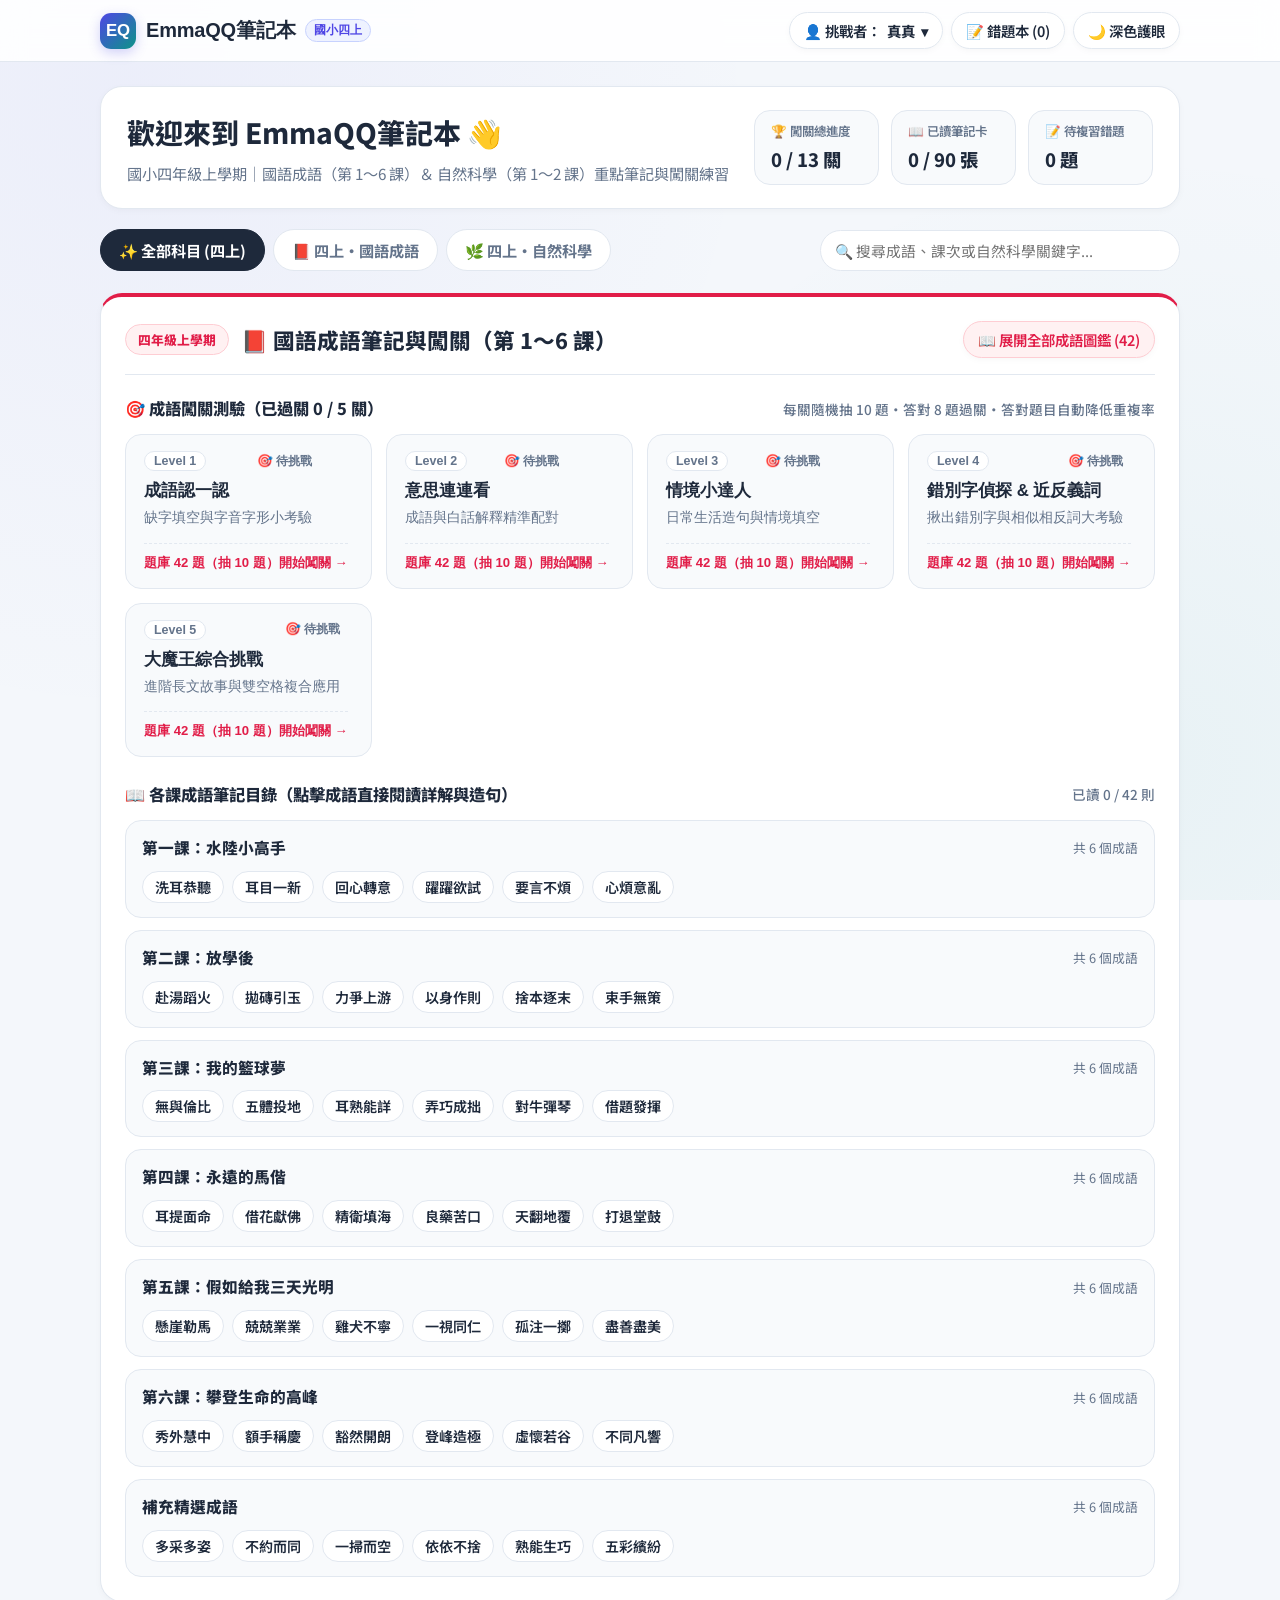
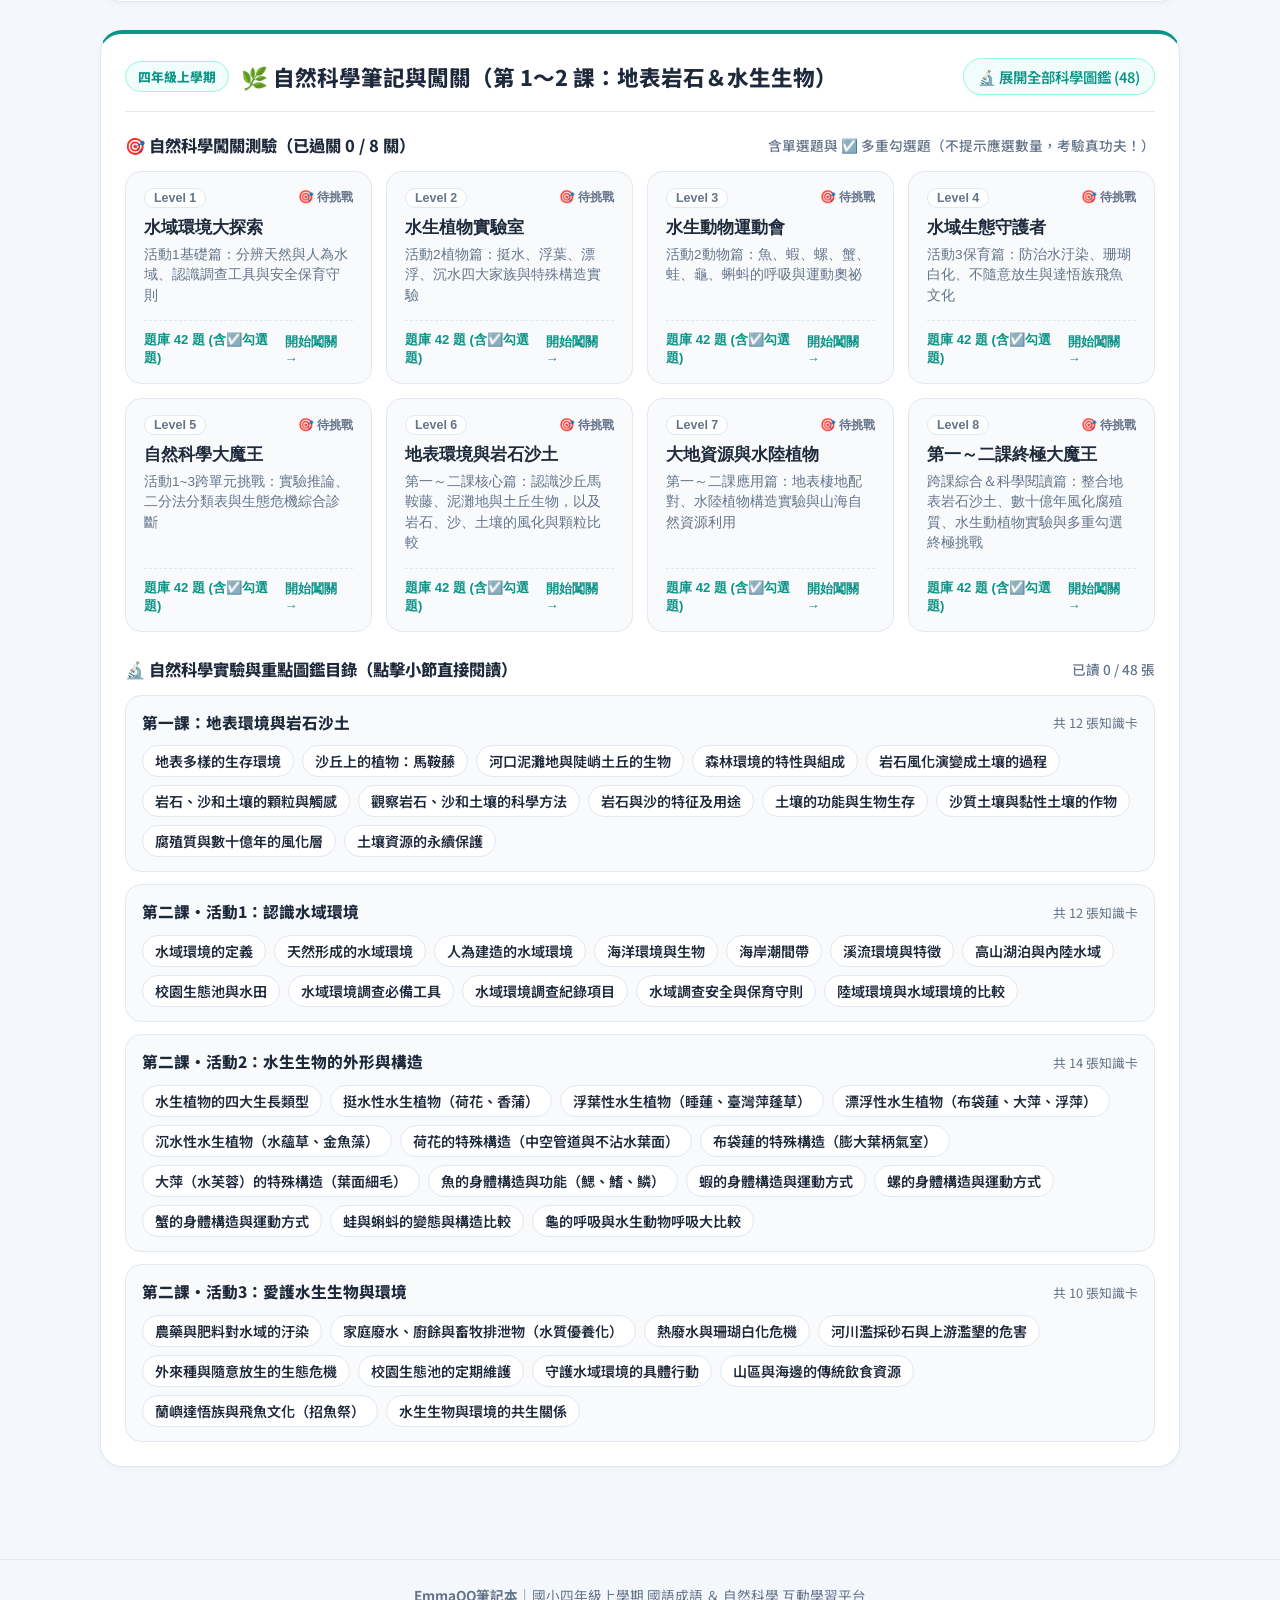
==== index.html @ 109a8f57 "Initial release of EmmaQQ筆記本 (Elementary_game): 四上國語成語 & 自然科學" ====
<!doctype html>
<html lang="zh-Hant">
<head>
  <meta charset="utf-8">
  <meta name="viewport" content="width=device-width, initial-scale=1, viewport-fit=cover">
  <title>EmmaQQ筆記本｜國小四上 國語成語＆自然科學</title>
  <meta name="description" content="EmmaQQ筆記本：國小四年級上學期「國語成語（第1~6課）」與「自然科學（第1~2課）」重點圖鑑筆記、互動闖關練習與專屬錯題本。">
  <link rel="preconnect" href="https://fonts.googleapis.com">
  <link rel="preconnect" href="https://fonts.gstatic.com" crossorigin>
  <link rel="stylesheet" href="https://fonts.googleapis.com/css2?family=Noto+Sans+TC:wght@400;500;600;700;800;900&display=swap">
  <link rel="stylesheet" href="assets/css/style.css">
</head>
<body data-default-subj="all">
  <div id="topbar-root"></div>
  <main class="main-wrap" id="app-root"></main>
  <footer class="site-footer">
    <div><b>EmmaQQ筆記本</b>｜國小四年級上學期 國語成語 ＆ 自然科學 互動學習平台</div>
  </footer>

  <script src="game_data.js"></script>
  <script src="science_game_data.js"></script>
  <script src="assets/js/app.js"></script>
</body>
</html>
---- assets/css/style.css ----
/* ==========================================================================
   EmmaQQ筆記本 (Elementary_game) — 清新現代圓潤卡片風 UI/UX 樣式表
   支援：淺色模式 (預設) / 深色護眼模式 / 響應式行動排版 / A4 榮譽證書列印
   ========================================================================== */

:root {
  --bg: #f4f7fb;
  --bg-accent-1: rgba(79, 70, 229, 0.05);
  --bg-accent-2: rgba(13, 148, 136, 0.05);
  --surface: #ffffff;
  --surface-2: #f8fafc;
  --surface-hover: #f1f5f9;
  --text: #1e293b;
  --text-soft: #64748b;
  --text-muted: #94a3b8;
  --border: #e2e8f0;
  --border-strong: #cbd5e1;

  /* 品牌與科目代表色 */
  --primary: #4f46e5;
  --primary-soft: #eef2ff;
  --primary-border: #c7d2fe;

  /* 四上國語成語：珊瑚玫瑰色系 */
  --idiom: #e11d48;
  --idiom-soft: #fff1f2;
  --idiom-border: #fecdd3;

  /* 四上自然科學：翠綠海洋色系 */
  --sci: #0d9488;
  --sci-soft: #f0fdfa;
  --sci-border: #99f6e4;

  /* 狀態色 */
  --ok: #16a34a;
  --ok-soft: #f0fdf4;
  --ok-border: #bbf7d0;
  --warn: #d97706;
  --warn-soft: #fffbeb;
  --warn-border: #fde68a;
  --bad: #dc2626;
  --bad-soft: #fef2f2;
  --bad-border: #fecaca;

  --shadow-sm: 0 2px 8px -2px rgba(15, 23, 42, 0.05);
  --shadow-md: 0 8px 24px -6px rgba(15, 23, 42, 0.08);
  --shadow-lg: 0 16px 36px -8px rgba(15, 23, 42, 0.12);
  --radius-sm: 10px;
  --radius-md: 16px;
  --radius-lg: 22px;

  --font-sans: "Noto Sans TC", "PingFang TC", "Microsoft JhengHei", -apple-system, BlinkMacSystemFont, sans-serif;
  color-scheme: light;
}

:root[data-theme="dark"] {
  --bg: #0f172a;
  --bg-accent-1: rgba(99, 102, 241, 0.08);
  --bg-accent-2: rgba(20, 184, 166, 0.07);
  --surface: #1e293b;
  --surface-2: #0f172a;
  --surface-hover: #334155;
  --text: #f1f5f9;
  --text-soft: #94a3b8;
  --text-muted: #64748b;
  --border: #334155;
  --border-strong: #475569;

  --primary: #818cf8;
  --primary-soft: rgba(99, 102, 241, 0.16);
  --primary-border: rgba(129, 140, 248, 0.35);

  --idiom: #fb7185;
  --idiom-soft: rgba(244, 63, 94, 0.15);
  --idiom-border: rgba(251, 113, 133, 0.35);

  --sci: #2dd4bf;
  --sci-soft: rgba(20, 184, 166, 0.15);
  --sci-border: rgba(45, 212, 191, 0.35);

  --ok: #4ade80;
  --ok-soft: rgba(34, 197, 94, 0.14);
  --ok-border: rgba(74, 222, 128, 0.35);
  --warn: #fbbf24;
  --warn-soft: rgba(245, 158, 11, 0.14);
  --warn-border: rgba(251, 191, 36, 0.35);
  --bad: #f87171;
  --bad-soft: rgba(239, 68, 68, 0.14);
  --bad-border: rgba(248, 113, 113, 0.35);

  --shadow-sm: 0 2px 8px -2px rgba(0, 0, 0, 0.35);
  --shadow-md: 0 8px 24px -6px rgba(0, 0, 0, 0.45);
  --shadow-lg: 0 16px 36px -8px rgba(0, 0, 0, 0.6);
  color-scheme: dark;
}

* {
  box-sizing: border-box;
}

html {
  scroll-behavior: smooth;
}

body {
  margin: 0;
  min-height: 100vh;
  display: flex;
  flex-direction: column;
  font-family: var(--font-sans);
  background-color: var(--bg);
  background-image:
    radial-gradient(circle at 10% 10%, var(--bg-accent-1) 0%, transparent 45%),
    radial-gradient(circle at 90% 85%, var(--bg-accent-2) 0%, transparent 45%);
  background-attachment: fixed;
  color: var(--text);
  line-height: 1.65;
  -webkit-font-smoothing: antialiased;
}

/* ==========================================================================
   頂部導覽列 (.topbar)
   ========================================================================== */
.topbar-wrap {
  position: sticky;
  top: 0;
  z-index: 50;
  background: color-mix(in srgb, var(--surface) 88%, transparent);
  backdrop-filter: blur(12px);
  -webkit-backdrop-filter: blur(12px);
  border-bottom: 1px solid var(--border);
}

.topbar {
  max-width: 1120px;
  margin: 0 auto;
  padding: 12px 20px;
  display: flex;
  align-items: center;
  justify-content: space-between;
  gap: 12px;
  flex-wrap: wrap;
}

.brand {
  display: inline-flex;
  align-items: center;
  gap: 10px;
  text-decoration: none;
  color: var(--text);
  font-weight: 800;
  font-size: 1.25rem;
  letter-spacing: -0.01em;
  cursor: pointer;
  border: none;
  background: none;
  padding: 0;
}

.brand-logo {
  width: 36px;
  height: 36px;
  border-radius: 11px;
  background: linear-gradient(135deg, var(--primary), #0d9488);
  color: #ffffff;
  display: grid;
  place-items: center;
  font-weight: 900;
  font-size: 1.05rem;
  box-shadow: 0 4px 12px rgba(79, 70, 229, 0.25);
}

.brand-sub {
  font-size: 0.78rem;
  font-weight: 600;
  padding: 2px 8px;
  border-radius: 999px;
  background: var(--primary-soft);
  color: var(--primary);
  border: 1px solid var(--primary-border);
}

.topbar-actions {
  display: flex;
  align-items: center;
  gap: 8px;
  flex-wrap: wrap;
}

/* 通用膠囊按鈕 (.pill-btn) */
.pill-btn {
  display: inline-flex;
  align-items: center;
  gap: 6px;
  padding: 7px 14px;
  border-radius: 999px;
  border: 1px solid var(--border);
  background: var(--surface);
  color: var(--text);
  font-family: inherit;
  font-size: 0.9rem;
  font-weight: 600;
  cursor: pointer;
  transition: all 0.18s ease;
  text-decoration: none;
  box-shadow: var(--shadow-sm);
}

.pill-btn:hover {
  border-color: var(--border-strong);
  background: var(--surface-hover);
  transform: translateY(-1px);
}

.pill-btn.primary {
  background: var(--primary);
  color: #ffffff;
  border-color: var(--primary);
}

.pill-btn.primary:hover {
  opacity: 0.92;
}

.pill-btn.idiom-btn {
  background: var(--idiom-soft);
  color: var(--idiom);
  border-color: var(--idiom-border);
}

.pill-btn.sci-btn {
  background: var(--sci-soft);
  color: var(--sci);
  border-color: var(--sci-border);
}

.pill-btn.warn-btn {
  background: var(--warn-soft);
  color: var(--warn);
  border-color: var(--warn-border);
}

.badge-count {
  display: inline-flex;
  align-items: center;
  justify-content: center;
  min-width: 20px;
  height: 20px;
  padding: 0 6px;
  border-radius: 999px;
  font-size: 0.75rem;
  font-weight: 700;
  background: var(--bad);
  color: #ffffff;
}

/* ==========================================================================
   主容器與首頁簡潔導覽 (#app)
   ========================================================================== */
.main-wrap {
  width: 100%;
  max-width: 1120px;
  margin: 0 auto;
  padding: 24px 20px 64px;
  flex: 1;
}

/* 頂部歡迎與快速狀態橫幅 */
.hero-box {
  background: var(--surface);
  border: 1px solid var(--border);
  border-radius: var(--radius-lg);
  padding: 22px 26px;
  box-shadow: var(--shadow-sm);
  margin-bottom: 20px;
  display: flex;
  align-items: center;
  justify-content: space-between;
  gap: 20px;
  flex-wrap: wrap;
}

.hero-info h1 {
  margin: 0 0 6px;
  font-size: clamp(1.35rem, 3vw, 1.75rem);
  font-weight: 800;
  color: var(--text);
}

.hero-info p {
  margin: 0;
  color: var(--text-soft);
  font-size: 0.95rem;
}

.hero-stats {
  display: flex;
  gap: 12px;
  flex-wrap: wrap;
}

.stat-chip {
  padding: 10px 16px;
  border-radius: var(--radius-md);
  background: var(--surface-2);
  border: 1px solid var(--border);
  display: flex;
  flex-direction: column;
  min-width: 125px;
}

.stat-chip small {
  font-size: 0.78rem;
  color: var(--text-soft);
  font-weight: 600;
}

.stat-chip b {
  font-size: 1.15rem;
  font-weight: 800;
  margin-top: 2px;
}

/* 上次練習記憶列 (.resume-bar) */
.resume-bar {
  display: flex;
  align-items: center;
  justify-content: space-between;
  gap: 12px;
  flex-wrap: wrap;
  padding: 12px 18px;
  margin-bottom: 20px;
  border-radius: var(--radius-md);
  background: var(--primary-soft);
  border: 1px solid var(--primary-border);
  color: var(--text);
  font-size: 0.92rem;
}

/* 科目分頁與搜尋工具列 (.filter-bar) */
.filter-bar {
  display: flex;
  align-items: center;
  justify-content: space-between;
  gap: 12px;
  flex-wrap: wrap;
  margin-bottom: 22px;
}

.subject-tabs {
  display: flex;
  gap: 8px;
  flex-wrap: wrap;
}

.tab-btn {
  padding: 9px 18px;
  border-radius: 999px;
  border: 1.5px solid var(--border);
  background: var(--surface);
  color: var(--text-soft);
  font-family: inherit;
  font-size: 0.95rem;
  font-weight: 700;
  cursor: pointer;
  transition: all 0.18s ease;
}

.tab-btn:hover {
  color: var(--text);
  border-color: var(--border-strong);
}

.tab-btn.active {
  background: var(--text);
  color: var(--surface);
  border-color: var(--text);
}

.tab-btn.active[data-subj="idiom"] {
  background: var(--idiom);
  border-color: var(--idiom);
  color: #ffffff;
}

.tab-btn.active[data-subj="science"] {
  background: var(--sci);
  border-color: var(--sci);
  color: #ffffff;
}

.search-box {
  position: relative;
  flex: 1;
  min-width: 240px;
  max-width: 360px;
}

.search-box input {
  width: 100%;
  padding: 9px 34px 9px 14px;
  border-radius: 999px;
  border: 1.5px solid var(--border);
  background: var(--surface);
  color: var(--text);
  font-family: inherit;
  font-size: 0.92rem;
  outline: none;
  transition: border-color 0.18s;
}

.search-box input:focus {
  border-color: var(--primary);
}

.search-clear {
  position: absolute;
  right: 10px;
  top: 50%;
  transform: translateY(-50%);
  border: none;
  background: none;
  color: var(--text-soft);
  cursor: pointer;
  font-size: 1rem;
  padding: 2px 6px;
}

/* ==========================================================================
   科目區塊卡片 (.subject-section)
   ========================================================================== */
.subject-section {
  background: var(--surface);
  border: 1px solid var(--border);
  border-radius: var(--radius-lg);
  padding: 24px;
  margin-bottom: 28px;
  box-shadow: var(--shadow-sm);
}

.subject-section.idiom-sec {
  border-top: 4px solid var(--idiom);
}

.subject-section.sci-sec {
  border-top: 4px solid var(--sci);
}

.sec-header {
  display: flex;
  align-items: center;
  justify-content: space-between;
  gap: 12px;
  flex-wrap: wrap;
  padding-bottom: 16px;
  margin-bottom: 20px;
  border-bottom: 1px solid var(--border);
}

.sec-title-group {
  display: flex;
  align-items: center;
  gap: 12px;
  flex-wrap: wrap;
}

.sec-badge {
  padding: 4px 12px;
  border-radius: 999px;
  font-size: 0.8rem;
  font-weight: 800;
}

.sec-badge.idiom {
  background: var(--idiom-soft);
  color: var(--idiom);
  border: 1px solid var(--idiom-border);
}

.sec-badge.sci {
  background: var(--sci-soft);
  color: var(--sci);
  border: 1px solid var(--sci-border);
}

.sec-title-group h2 {
  margin: 0;
  font-size: 1.35rem;
  font-weight: 800;
}

.sub-block-title {
  display: flex;
  align-items: center;
  justify-content: space-between;
  gap: 8px;
  margin: 18px 0 12px;
  font-size: 1.02rem;
  font-weight: 800;
  color: var(--text);
}

.sub-block-title small {
  font-weight: 500;
  color: var(--text-soft);
  font-size: 0.85rem;
}

/* 闖關測驗卡片網格 (.levels-grid) */
.levels-grid {
  display: grid;
  grid-template-columns: repeat(auto-fill, minmax(240px, 1fr));
  gap: 14px;
  margin-bottom: 24px;
}

.level-card {
  display: flex;
  flex-direction: column;
  justify-content: space-between;
  padding: 16px 18px;
  border-radius: var(--radius-md);
  border: 1.5px solid var(--border);
  background: var(--surface-2);
  cursor: pointer;
  transition: all 0.18s ease;
  text-align: left;
}

.level-card:hover {
  transform: translateY(-2px);
  box-shadow: var(--shadow-md);
  border-color: var(--border-strong);
  background: var(--surface);
}

.level-card.passed {
  border-color: var(--ok-border);
  background: color-mix(in srgb, var(--ok-soft) 45%, var(--surface));
}

.level-top {
  display: flex;
  align-items: center;
  justify-content: space-between;
  gap: 8px;
  margin-bottom: 8px;
}

.level-tag {
  font-size: 0.78rem;
  font-weight: 800;
  padding: 2px 9px;
  border-radius: 999px;
  background: var(--surface);
  border: 1px solid var(--border);
  color: var(--text-soft);
}

.level-status {
  font-size: 0.78rem;
  font-weight: 700;
  color: var(--text-soft);
}

.level-card.passed .level-status {
  color: var(--ok);
}

.level-card h3 {
  margin: 0 0 6px;
  font-size: 1.05rem;
  font-weight: 800;
  color: var(--text);
}

.level-card p {
  margin: 0 0 14px;
  font-size: 0.85rem;
  color: var(--text-soft);
  line-height: 1.5;
}

.level-foot {
  display: flex;
  align-items: center;
  justify-content: space-between;
  font-size: 0.82rem;
  font-weight: 700;
  padding-top: 10px;
  border-top: 1px dashed var(--border);
  color: var(--primary);
}

.idiom-sec .level-foot {
  color: var(--idiom);
}

.sci-sec .level-foot {
  color: var(--sci);
}

/* 章節與小節筆記目錄清單 (借鏡參考網站之清爽章節列表 UX) */
.chapter-list {
  display: flex;
  flex-direction: column;
  gap: 12px;
}

.chapter-row {
  padding: 14px 16px;
  border-radius: var(--radius-md);
  border: 1px solid var(--border);
  background: var(--surface-2);
}

.chapter-head {
  display: flex;
  align-items: center;
  justify-content: space-between;
  gap: 10px;
  margin-bottom: 10px;
  flex-wrap: wrap;
}

.chapter-head b {
  font-size: 0.98rem;
  font-weight: 800;
  color: var(--text);
}

.chapter-head span {
  font-size: 0.8rem;
  color: var(--text-soft);
}

.item-pills {
  display: flex;
  flex-wrap: wrap;
  gap: 8px;
}

.item-pill {
  display: inline-flex;
  align-items: center;
  gap: 6px;
  padding: 5px 12px;
  border-radius: 999px;
  border: 1px solid var(--border);
  background: var(--surface);
  color: var(--text);
  font-family: inherit;
  font-size: 0.88rem;
  font-weight: 600;
  cursor: pointer;
  transition: all 0.15s ease;
}

.item-pill:hover {
  border-color: var(--primary);
  color: var(--primary);
  transform: translateY(-1px);
}

.item-pill.seen::after {
  content: "✓";
  display: inline-block;
  font-size: 0.75rem;
  font-weight: 900;
  color: var(--ok);
}

/* ==========================================================================
   圖鑑筆記溫習視圖 (#view-study)
   ========================================================================== */
.view-header {
  display: flex;
  align-items: center;
  justify-content: space-between;
  gap: 12px;
  flex-wrap: wrap;
  margin-bottom: 20px;
}

.study-filter-pills {
  display: flex;
  gap: 8px;
  flex-wrap: wrap;
  margin-bottom: 18px;
}

.study-cards-grid {
  display: grid;
  grid-template-columns: repeat(auto-fill, minmax(320px, 1fr));
  gap: 16px;
}

.study-card {
  background: var(--surface);
  border: 1.5px solid var(--border);
  border-radius: var(--radius-md);
  padding: 20px;
  box-shadow: var(--shadow-sm);
  display: flex;
  flex-direction: column;
  gap: 10px;
  scroll-margin-top: 90px;
  transition: border-color 0.2s, box-shadow 0.2s;
}

.study-card.highlight-focus {
  border-color: var(--primary);
  box-shadow: 0 0 0 3px var(--primary-soft), var(--shadow-md);
}

.study-card-top {
  display: flex;
  align-items: center;
  justify-content: space-between;
  gap: 8px;
}

.study-card h3 {
  margin: 0;
  font-size: 1.25rem;
  font-weight: 800;
}

.zhuyin-text {
  font-size: 0.88rem;
  color: var(--text-soft);
  font-weight: 600;
}

.study-box {
  padding: 10px 14px;
  border-radius: var(--radius-sm);
  background: var(--surface-2);
  border: 1px solid var(--border);
  font-size: 0.92rem;
}

.study-box b {
  display: block;
  font-size: 0.8rem;
  color: var(--text-soft);
  margin-bottom: 3px;
}

.study-tip {
  padding: 10px 14px;
  border-radius: var(--radius-sm);
  background: var(--warn-soft);
  border: 1px solid var(--warn-border);
  font-size: 0.88rem;
  color: var(--text);
}

.syn-ant-row {
  display: flex;
  flex-wrap: wrap;
  gap: 8px;
  font-size: 0.84rem;
}

.syn-chip {
  padding: 3px 10px;
  border-radius: 999px;
  background: var(--ok-soft);
  color: var(--ok);
  border: 1px solid var(--ok-border);
  font-weight: 600;
}

.ant-chip {
  padding: 3px 10px;
  border-radius: 999px;
  background: var(--bad-soft);
  color: var(--bad);
  border: 1px solid var(--bad-border);
  font-weight: 600;
}

/* ==========================================================================
   闖關測驗視圖 (#view-quiz)
   ========================================================================== */
.quiz-container {
  max-width: 780px;
  margin: 0 auto;
}

.quiz-card {
  background: var(--surface);
  border: 1px solid var(--border);
  border-radius: var(--radius-lg);
  padding: 26px;
  box-shadow: var(--shadow-md);
}

.quiz-prog-row {
  display: flex;
  align-items: center;
  justify-content: space-between;
  gap: 12px;
  flex-wrap: wrap;
  margin-bottom: 10px;
  font-size: 0.9rem;
  font-weight: 700;
  color: var(--text-soft);
}

.quiz-prog-bar {
  width: 100%;
  height: 10px;
  border-radius: 999px;
  background: var(--surface-2);
  border: 1px solid var(--border);
  overflow: hidden;
  margin-bottom: 20px;
}

.quiz-prog-fill {
  height: 100%;
  background: linear-gradient(90deg, var(--primary), #0d9488);
  border-radius: 999px;
  transition: width 0.3s ease;
}

.quiz-meta-row {
  display: flex;
  align-items: center;
  justify-content: space-between;
  gap: 10px;
  flex-wrap: wrap;
  margin-bottom: 14px;
}

/* 勾選題（複選題）專用無數量提示橫幅 */
.multi-notice {
  padding: 10px 14px;
  border-radius: var(--radius-sm);
  background: var(--warn-soft);
  border: 1.5px solid var(--warn-border);
  color: var(--text);
  font-size: 0.92rem;
  font-weight: 700;
  margin-bottom: 14px;
  display: flex;
  align-items: center;
  gap: 8px;
}

.quiz-prompt {
  font-size: clamp(1.12rem, 2.4vw, 1.32rem);
  font-weight: 800;
  color: var(--text);
  line-height: 1.65;
  margin: 0 0 20px;
}

.hint-box {
  padding: 12px 16px;
  border-radius: var(--radius-sm);
  background: var(--warn-soft);
  border: 1px dashed var(--warn);
  color: var(--text);
  font-size: 0.92rem;
  margin-bottom: 18px;
}

.options-list {
  display: grid;
  grid-template-columns: 1fr;
  gap: 12px;
}

.opt-btn {
  width: 100%;
  display: flex;
  align-items: center;
  gap: 12px;
  padding: 14px 18px;
  border-radius: var(--radius-md);
  border: 2px solid var(--border);
  background: var(--surface-2);
  color: var(--text);
  font-family: inherit;
  font-size: 1rem;
  font-weight: 600;
  text-align: left;
  cursor: pointer;
  transition: all 0.16s ease;
}

.opt-btn:hover:not(:disabled) {
  border-color: var(--primary);
  background: var(--surface);
  transform: translateY(-1px);
}

.opt-key {
  width: 30px;
  height: 30px;
  border-radius: 8px;
  background: var(--surface);
  border: 1.5px solid var(--border-strong);
  display: grid;
  place-items: center;
  font-size: 0.88rem;
  font-weight: 800;
  flex-shrink: 0;
}

.opt-chk {
  width: 24px;
  height: 24px;
  border-radius: 6px;
  border: 2px solid var(--border-strong);
  background: var(--surface);
  display: grid;
  place-items: center;
  font-size: 0.9rem;
  font-weight: 900;
  color: transparent;
  flex-shrink: 0;
}

.opt-btn.selected {
  border-color: var(--primary);
  background: var(--primary-soft);
}

.opt-btn.selected .opt-chk {
  background: var(--primary);
  border-color: var(--primary);
  color: #ffffff;
}

.opt-btn.correct {
  border-color: var(--ok) !important;
  background: var(--ok-soft) !important;
}

.opt-btn.correct .opt-key,
.opt-btn.correct .opt-chk {
  background: var(--ok) !important;
  border-color: var(--ok) !important;
  color: #ffffff !important;
}

.opt-btn.wrong {
  border-color: var(--bad) !important;
  background: var(--bad-soft) !important;
}

.opt-btn.wrong .opt-key,
.opt-btn.wrong .opt-chk {
  background: var(--bad) !important;
  border-color: var(--bad) !important;
  color: #ffffff !important;
}

.opt-btn.missed {
  border: 2px dashed var(--ok) !important;
  background: var(--ok-soft) !important;
}

.multi-submit-btn {
  margin-top: 16px;
  width: 100%;
  padding: 14px 20px;
  border-radius: var(--radius-md);
  border: none;
  background: var(--primary);
  color: #ffffff;
  font-family: inherit;
  font-size: 1.02rem;
  font-weight: 800;
  cursor: pointer;
  transition: opacity 0.18s;
}

.multi-submit-btn:disabled {
  opacity: 0.45;
  cursor: not-allowed;
}

/* 作答後回饋解析卡 (.feedback-card) */
.feedback-card {
  margin-top: 22px;
  padding: 20px;
  border-radius: var(--radius-md);
  border: 2px solid var(--border);
  background: var(--surface-2);
}

.feedback-card.ok {
  border-color: var(--ok);
  background: var(--ok-soft);
}

.feedback-card.bad {
  border-color: var(--bad);
  background: var(--bad-soft);
}

.feedback-title {
  font-size: 1.12rem;
  font-weight: 800;
  margin: 0 0 8px;
}

.feedback-detail {
  background: var(--surface);
  border: 1px solid var(--border);
  border-radius: var(--radius-sm);
  padding: 14px;
  margin: 12px 0 16px;
  font-size: 0.92rem;
}

.next-btn {
  width: 100%;
  padding: 13px 20px;
  border-radius: var(--radius-md);
  border: none;
  background: var(--text);
  color: var(--surface);
  font-family: inherit;
  font-size: 1rem;
  font-weight: 800;
  cursor: pointer;
}

/* ==========================================================================
   彈出視窗：玩家切換 Modal 與 A4 榮譽證書
   ========================================================================== */
.modal-backdrop {
  position: fixed;
  inset: 0;
  z-index: 100;
  background: rgba(15, 23, 42, 0.55);
  backdrop-filter: blur(4px);
  display: grid;
  place-items: center;
  padding: 20px;
}

.modal-backdrop[hidden] {
  display: none !important;
}

.modal-card {
  width: min(480px, 100%);
  max-height: 88vh;
  overflow-y: auto;
  background: var(--surface);
  border: 1px solid var(--border);
  border-radius: var(--radius-lg);
  padding: 24px;
  box-shadow: var(--shadow-lg);
}

.player-list {
  display: flex;
  flex-direction: column;
  gap: 8px;
  margin: 14px 0;
}

.player-item {
  display: flex;
  align-items: center;
  justify-content: space-between;
  padding: 10px 14px;
  border-radius: var(--radius-sm);
  border: 1.5px solid var(--border);
  background: var(--surface-2);
}

.player-item.active {
  border-color: var(--primary);
  background: var(--primary-soft);
}

/* 頁尾 */
.site-footer {
  text-align: center;
  padding: 24px 20px;
  border-top: 1px solid var(--border);
  color: var(--text-soft);
  font-size: 0.85rem;
}

/* 榮譽證書列印樣式 */
.cert-box {
  border: 6px double var(--warn);
  border-radius: var(--radius-lg);
  padding: 36px 28px;
  background: #fffdf9;
  color: #1e293b;
  text-align: center;
  max-width: 720px;
  margin: 20px auto;
}

@media print {
  .topbar-wrap,
  .site-footer,
  .no-print {
    display: none !important;
  }
  body {
    background: #ffffff !important;
  }
  .cert-box {
    box-shadow: none !important;
    margin: 0 auto !important;
  }
}

@media (max-width: 640px) {
  .hero-box {
    padding: 18px;
  }
  .subject-section {
    padding: 18px;
  }
  .quiz-card {
    padding: 18px;
  }
}
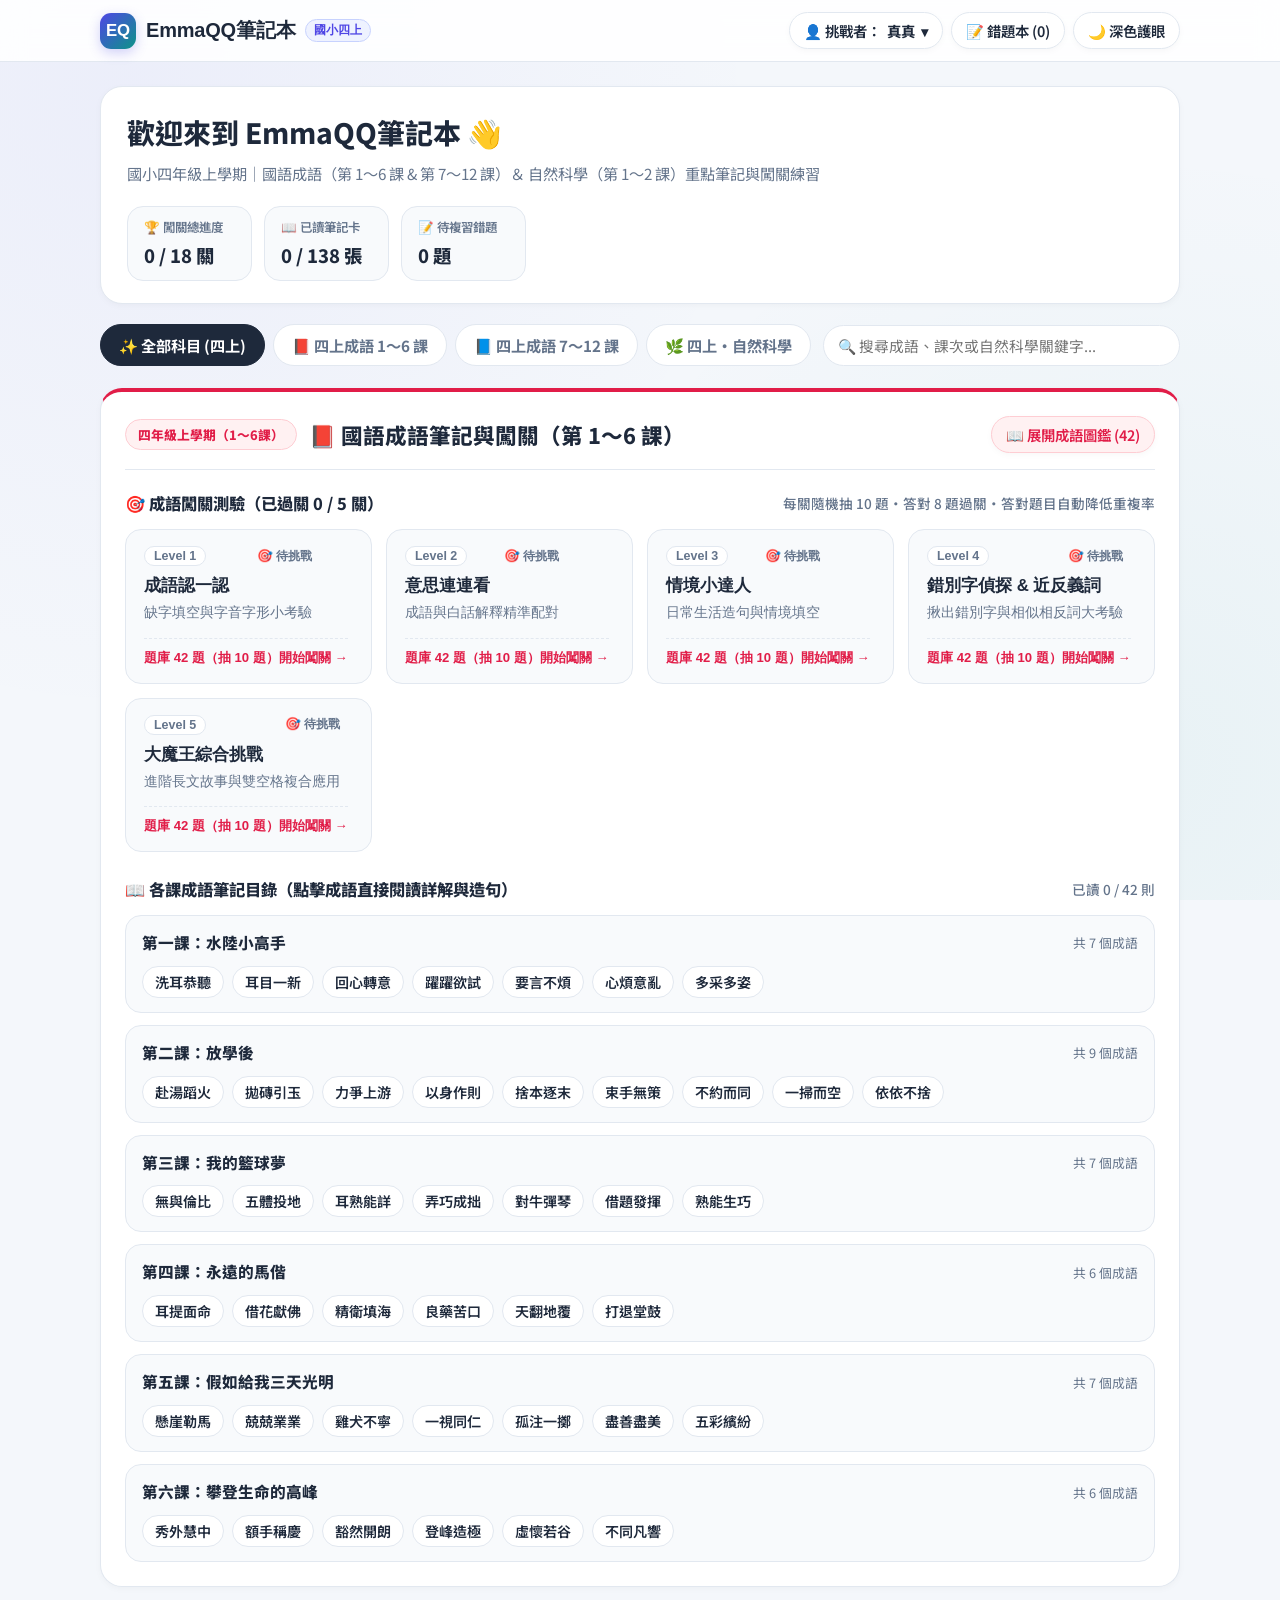
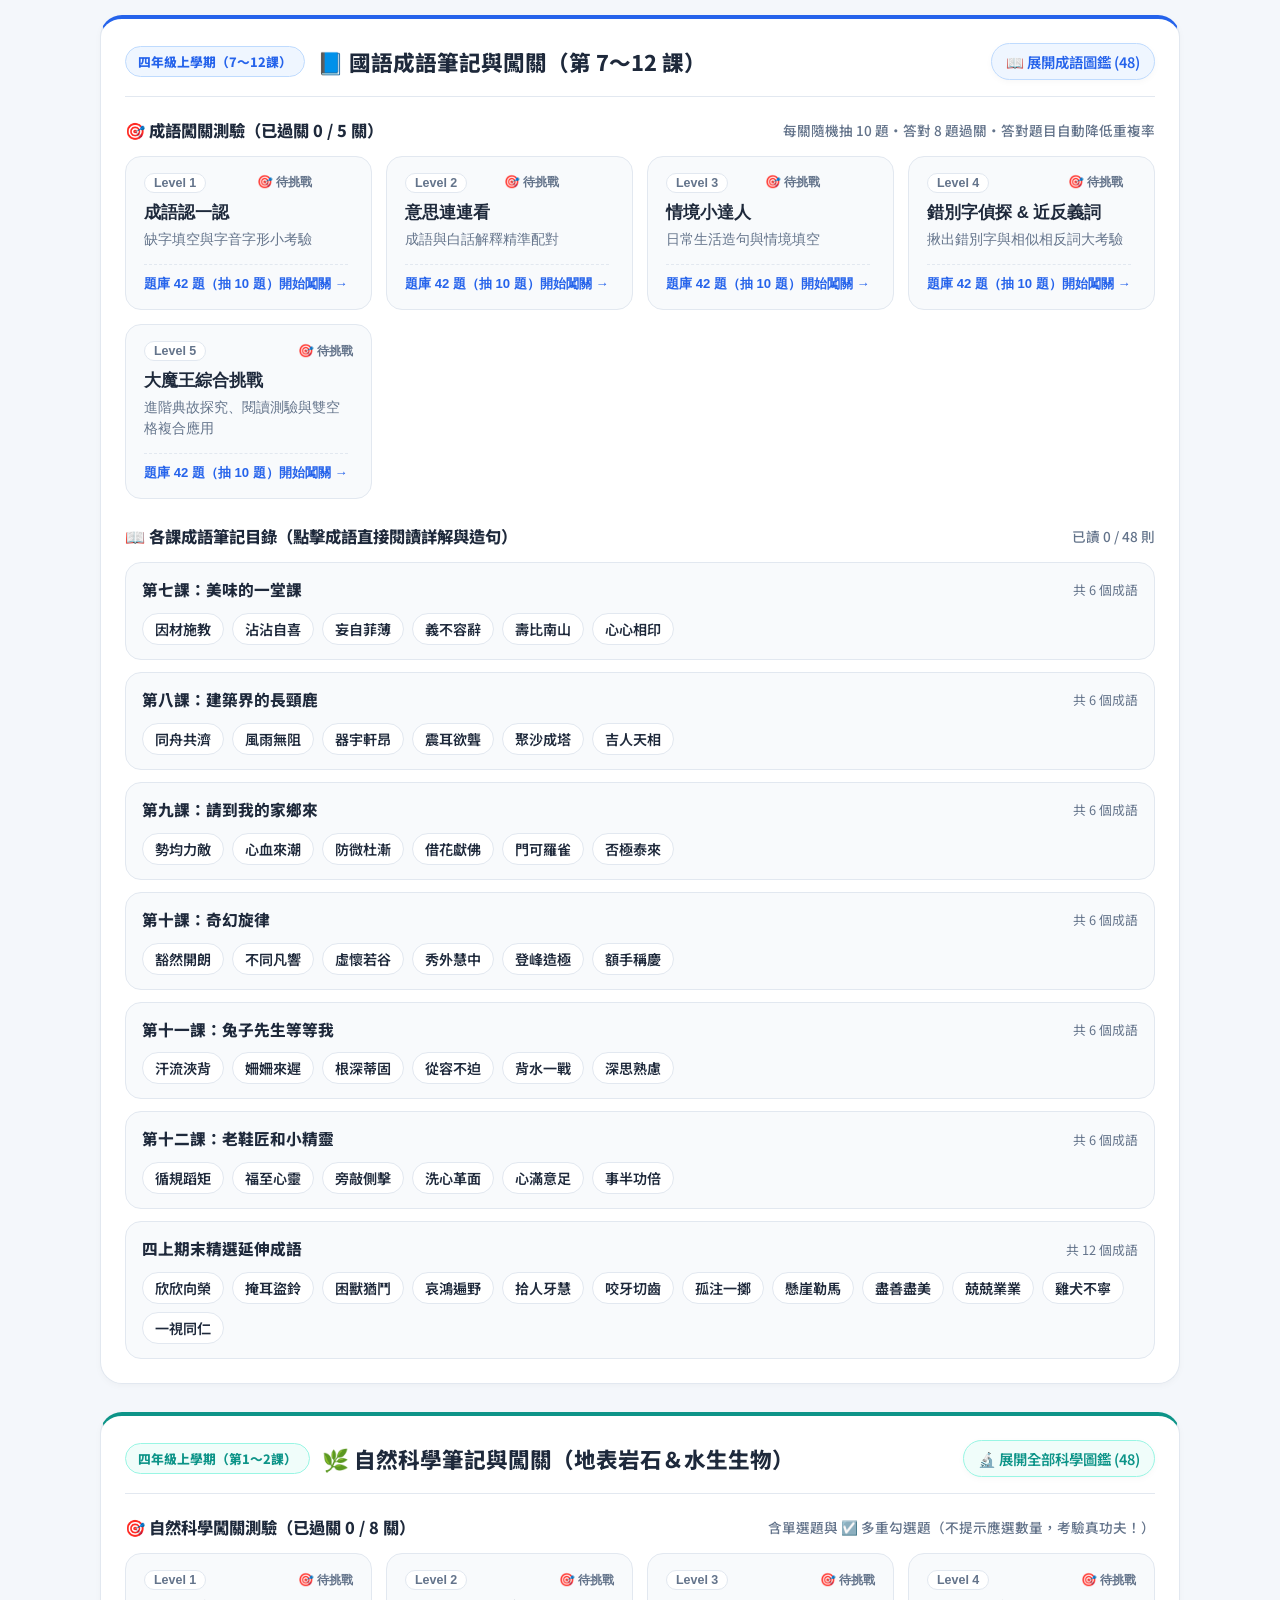
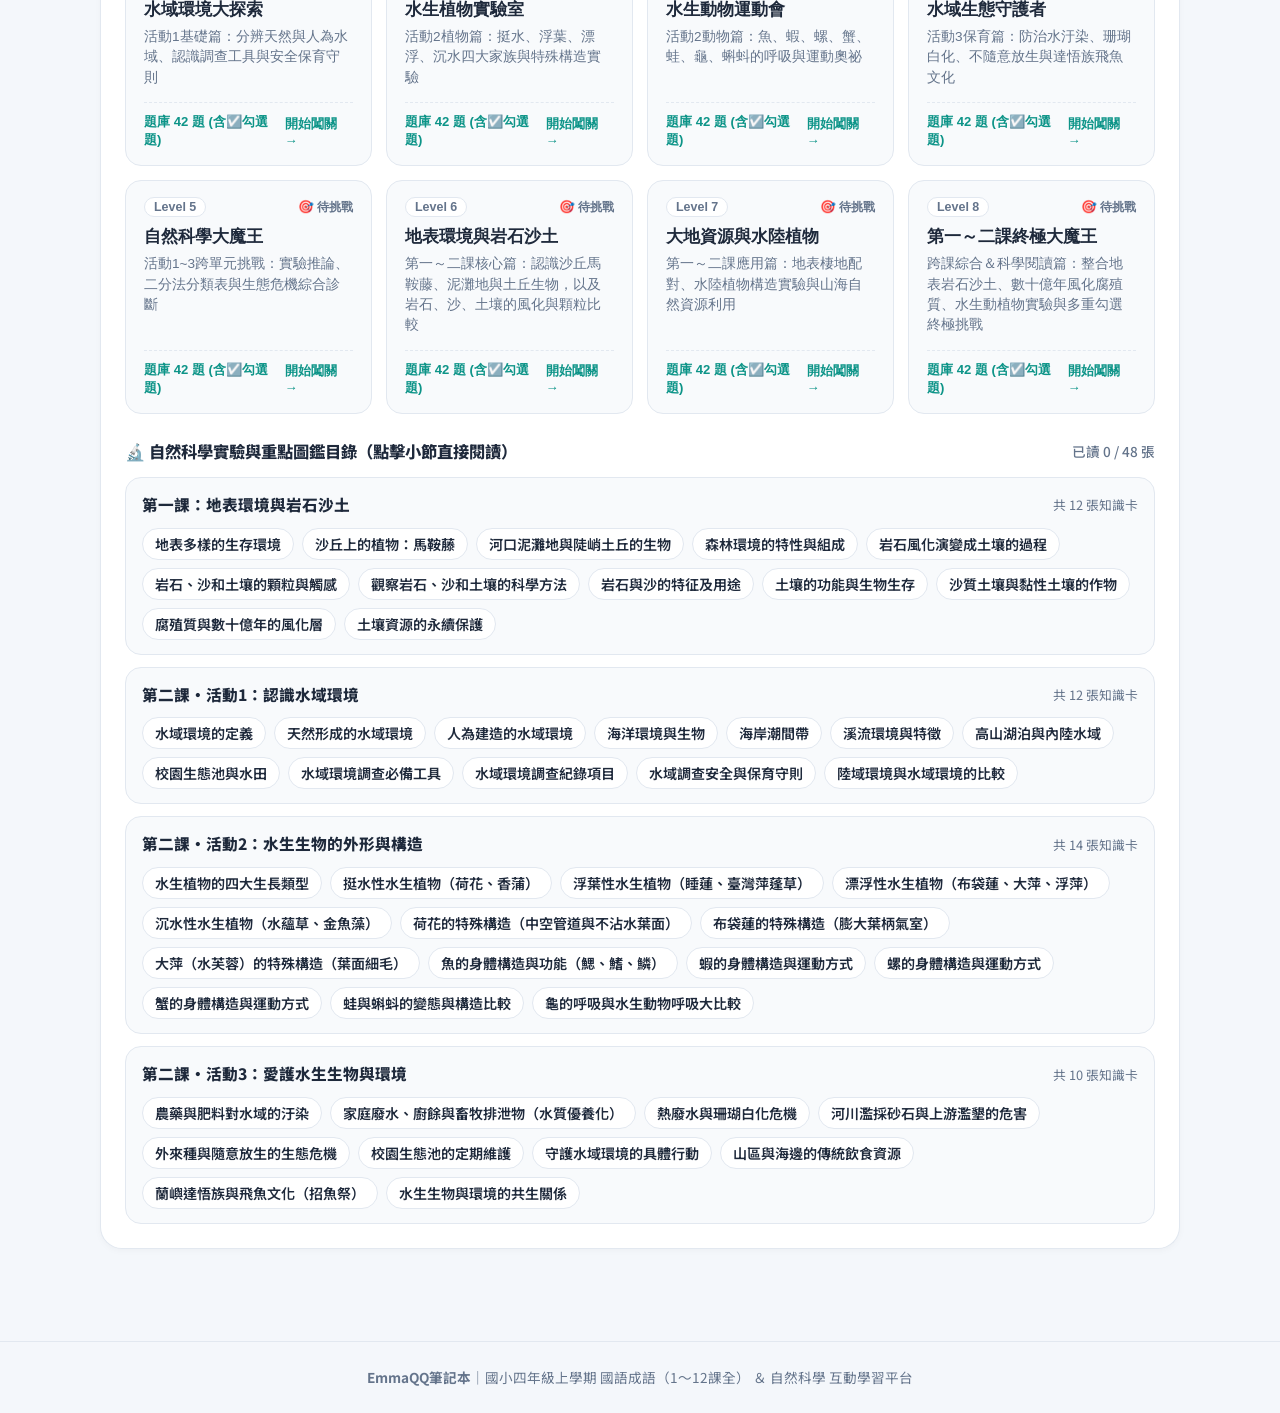
==== commit 3f555042: "新增四上 7~12 課成語測驗與筆記題庫（5關共210題）" ====
--- a/index.html
+++ b/index.html
@@ -4,7 +4,7 @@
   <meta charset="utf-8">
   <meta name="viewport" content="width=device-width, initial-scale=1, viewport-fit=cover">
   <title>EmmaQQ筆記本｜國小四上 國語成語＆自然科學</title>
-  <meta name="description" content="EmmaQQ筆記本：國小四年級上學期「國語成語（第1~6課）」與「自然科學（第1~2課）」重點圖鑑筆記、互動闖關練習與專屬錯題本。">
+  <meta name="description" content="EmmaQQ筆記本：國小四年級上學期「國語成語（第1~6課、第7~12課）」與「自然科學（第1~2課）」重點圖鑑筆記、互動闖關練習與專屬錯題本。">
   <link rel="preconnect" href="https://fonts.googleapis.com">
   <link rel="preconnect" href="https://fonts.gstatic.com" crossorigin>
   <link rel="stylesheet" href="https://fonts.googleapis.com/css2?family=Noto+Sans+TC:wght@400;500;600;700;800;900&display=swap">
@@ -14,10 +14,11 @@
   <div id="topbar-root"></div>
   <main class="main-wrap" id="app-root"></main>
   <footer class="site-footer">
-    <div><b>EmmaQQ筆記本</b>｜國小四年級上學期 國語成語 ＆ 自然科學 互動學習平台</div>
+    <div><b>EmmaQQ筆記本</b>｜國小四年級上學期 國語成語（1～12課全） ＆ 自然科學 互動學習平台</div>
   </footer>
 
   <script src="game_data.js"></script>
+  <script src="game_data_7_12.js"></script>
   <script src="science_game_data.js"></script>
   <script src="assets/js/app.js"></script>
 </body>
--- a/assets/css/style.css
+++ b/assets/css/style.css
@@ -26,6 +26,12 @@
   --idiom-soft: #fff1f2;
   --idiom-border: #fecdd3;
 
+  /* 四上國語成語 7~12 課：皇室藍系 */
+  --idiom2: #2563eb;
+  --idiom2-soft: #eff6ff;
+  --idiom2-border: #bfdbfe;
+
+
   /* 四上自然科學：翠綠海洋色系 */
   --sci: #0d9488;
   --sci-soft: #f0fdfa;
@@ -73,6 +79,11 @@
   --idiom: #fb7185;
   --idiom-soft: rgba(244, 63, 94, 0.15);
   --idiom-border: rgba(251, 113, 133, 0.35);
+
+  --idiom2: #60a5fa;
+  --idiom2-soft: rgba(37, 99, 235, 0.16);
+  --idiom2-border: rgba(96, 165, 250, 0.35);
+
 
   --sci: #2dd4bf;
   --sci-soft: rgba(20, 184, 166, 0.15);
@@ -1130,3 +1141,31 @@
     padding: 18px;
   }
 }
+
+
+/* 7~12課成語樣式 */
+.pill-btn.idiom2-btn {
+  background: var(--idiom2-soft);
+  color: var(--idiom2);
+  border-color: var(--idiom2-border);
+}
+
+.tab-btn.active[data-subj="idiom_7_12"] {
+  background: var(--idiom2);
+  border-color: var(--idiom2);
+  color: #ffffff;
+}
+
+.subject-section.idiom2-sec {
+  border-top: 4px solid var(--idiom2);
+}
+
+.sec-badge.idiom2 {
+  background: var(--idiom2-soft);
+  color: var(--idiom2);
+  border: 1px solid var(--idiom2-border);
+}
+
+.idiom2-sec .level-foot {
+  color: var(--idiom2);
+}
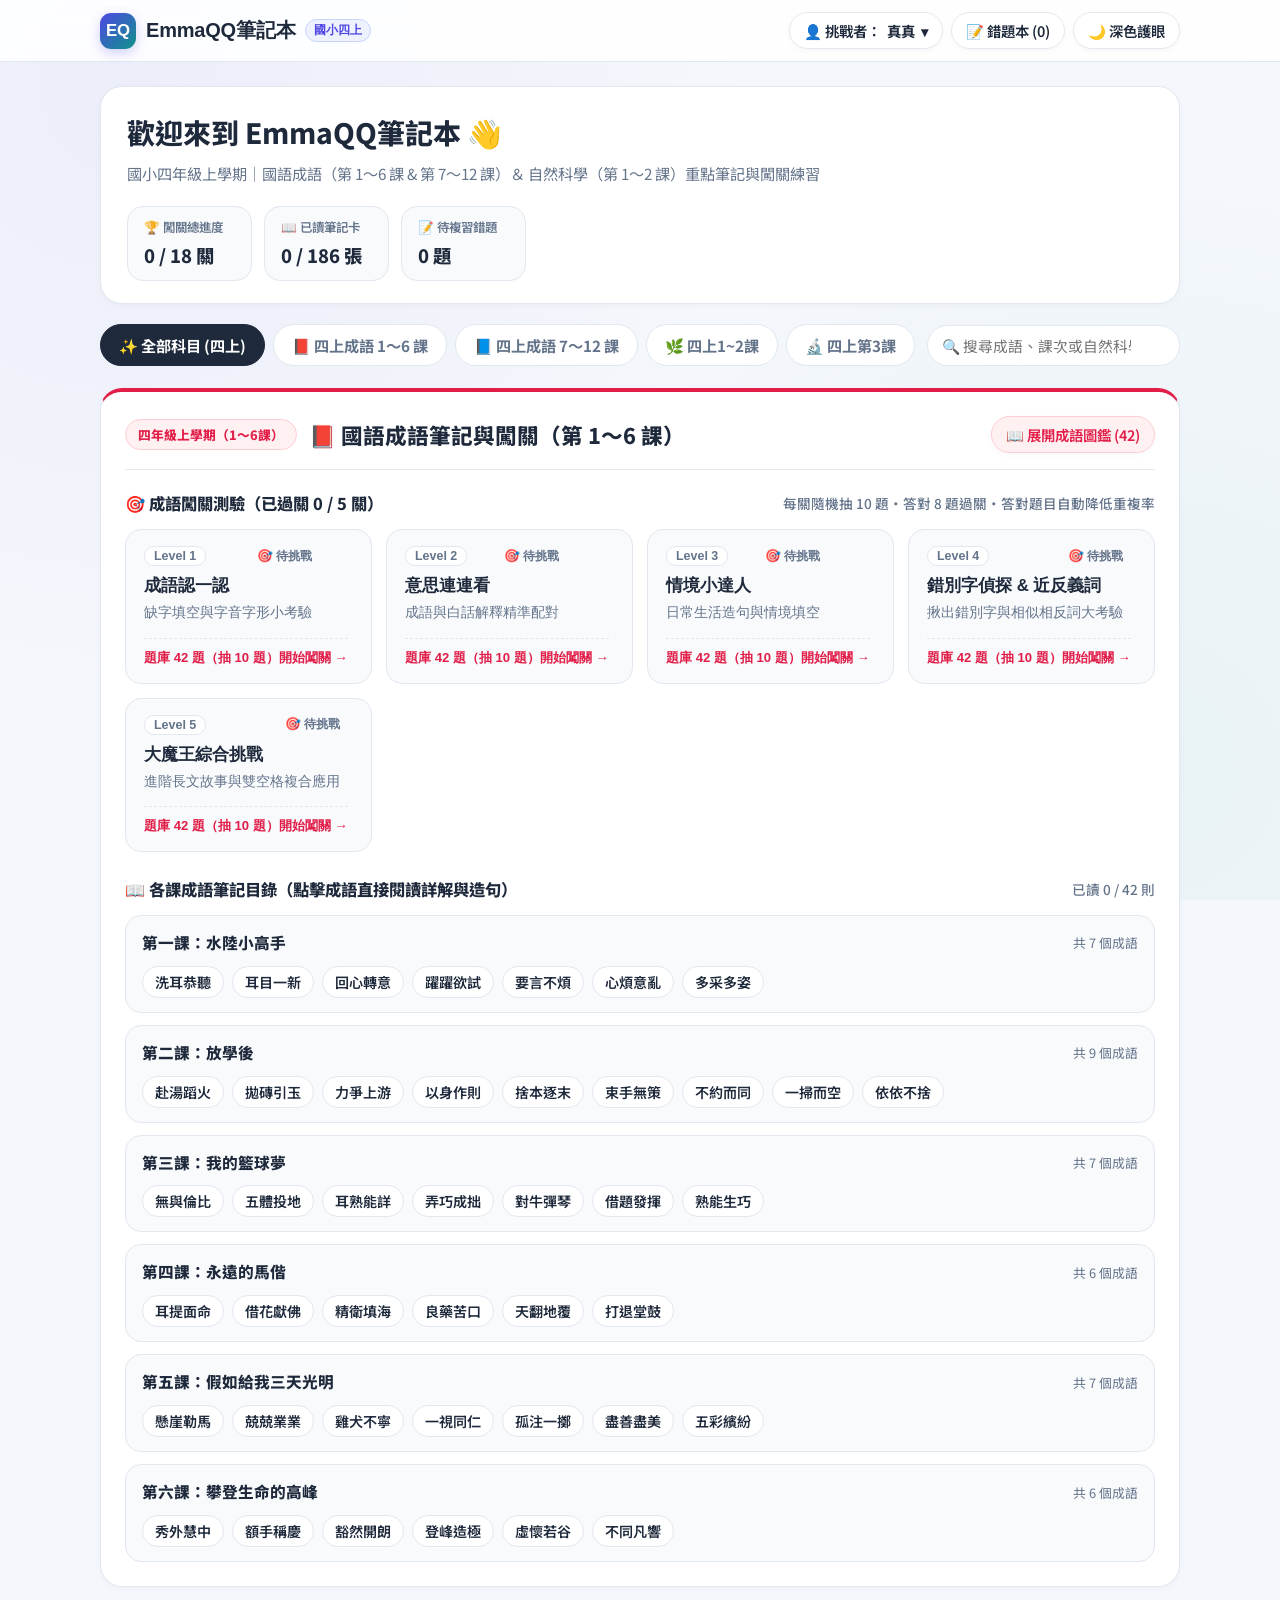
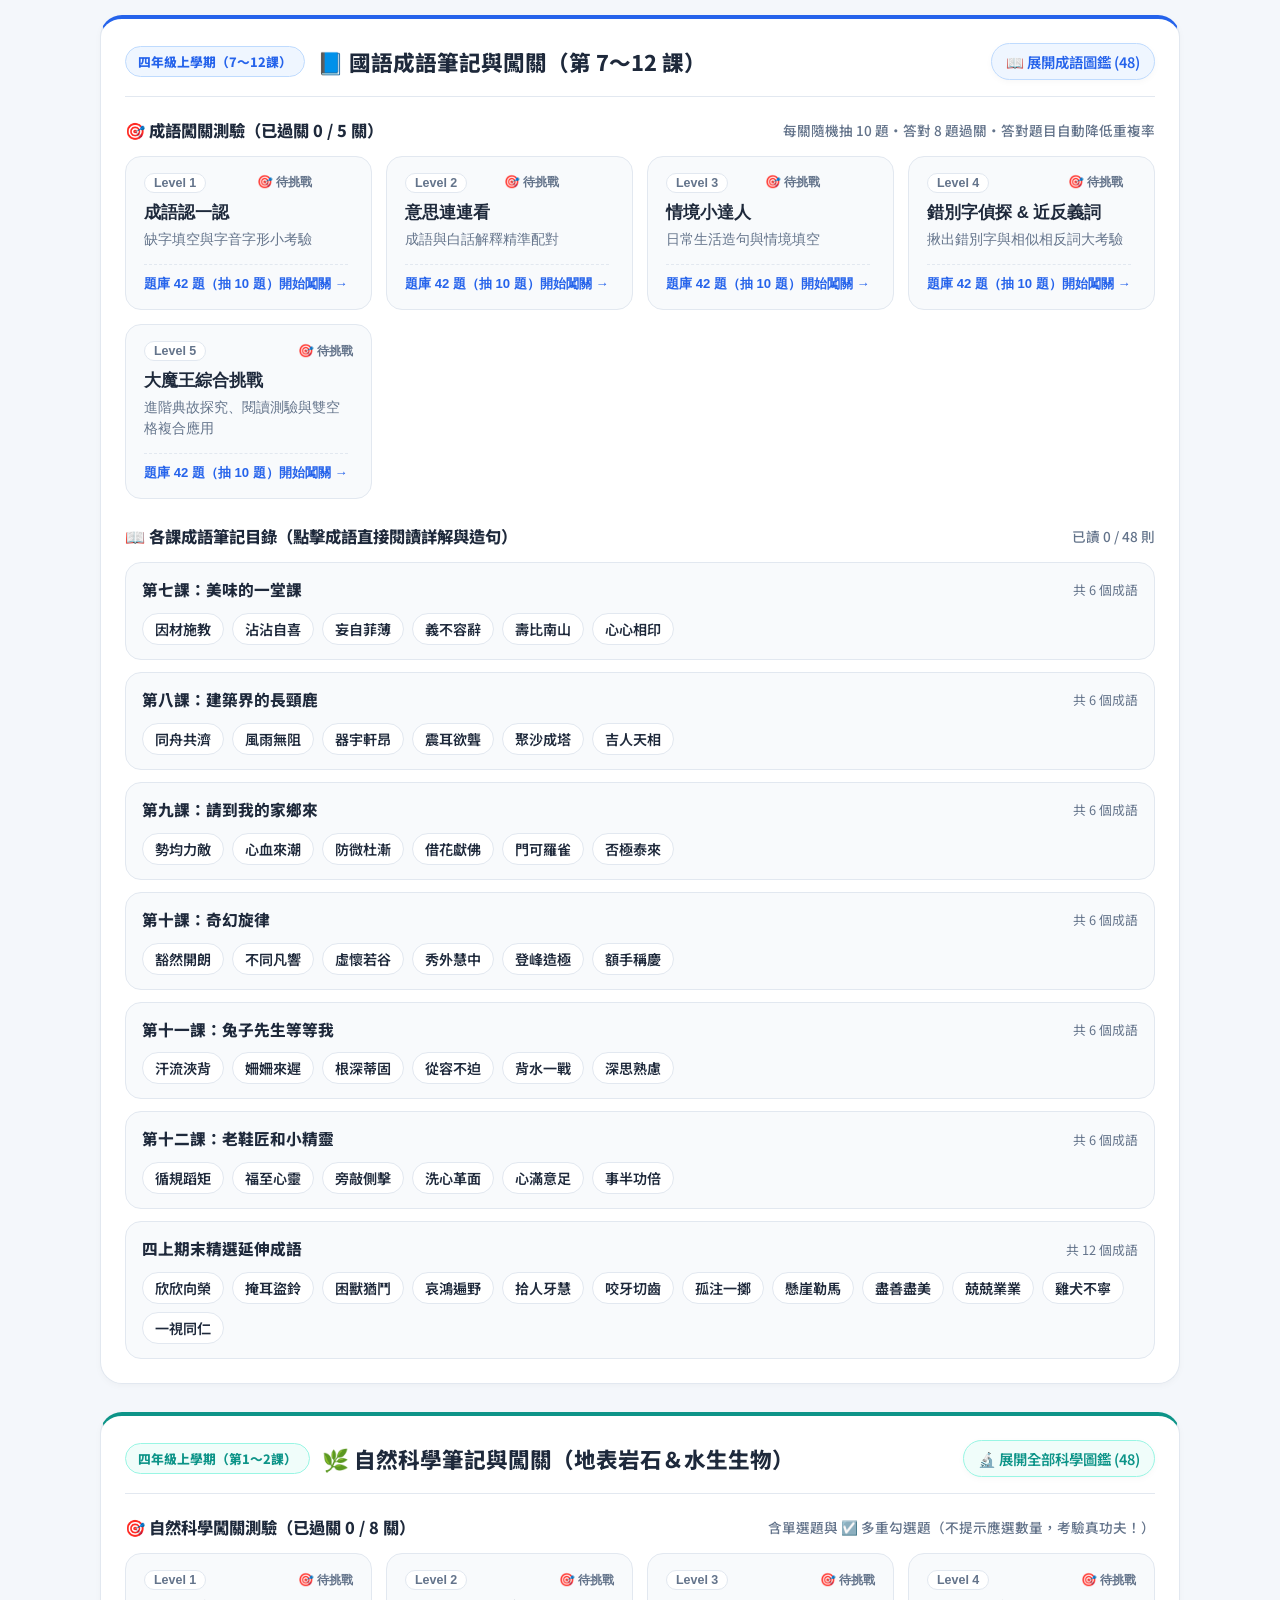
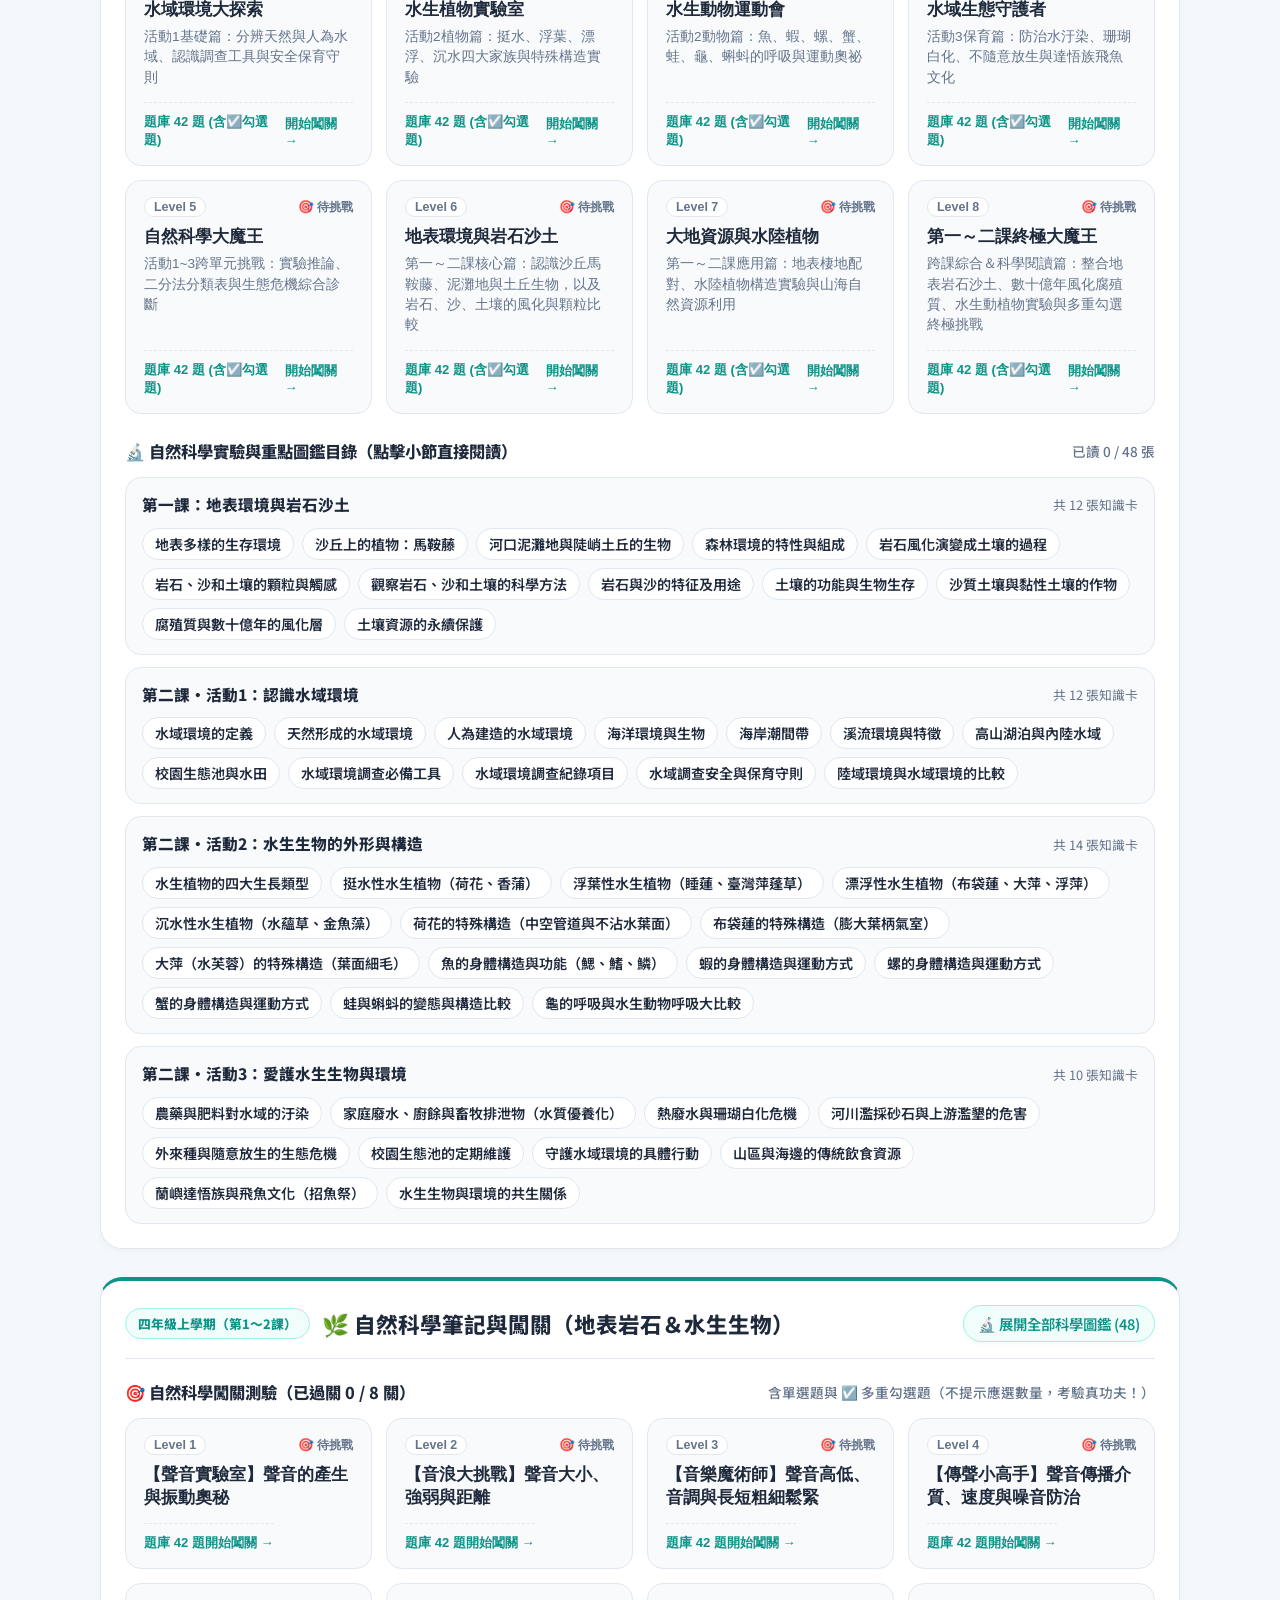
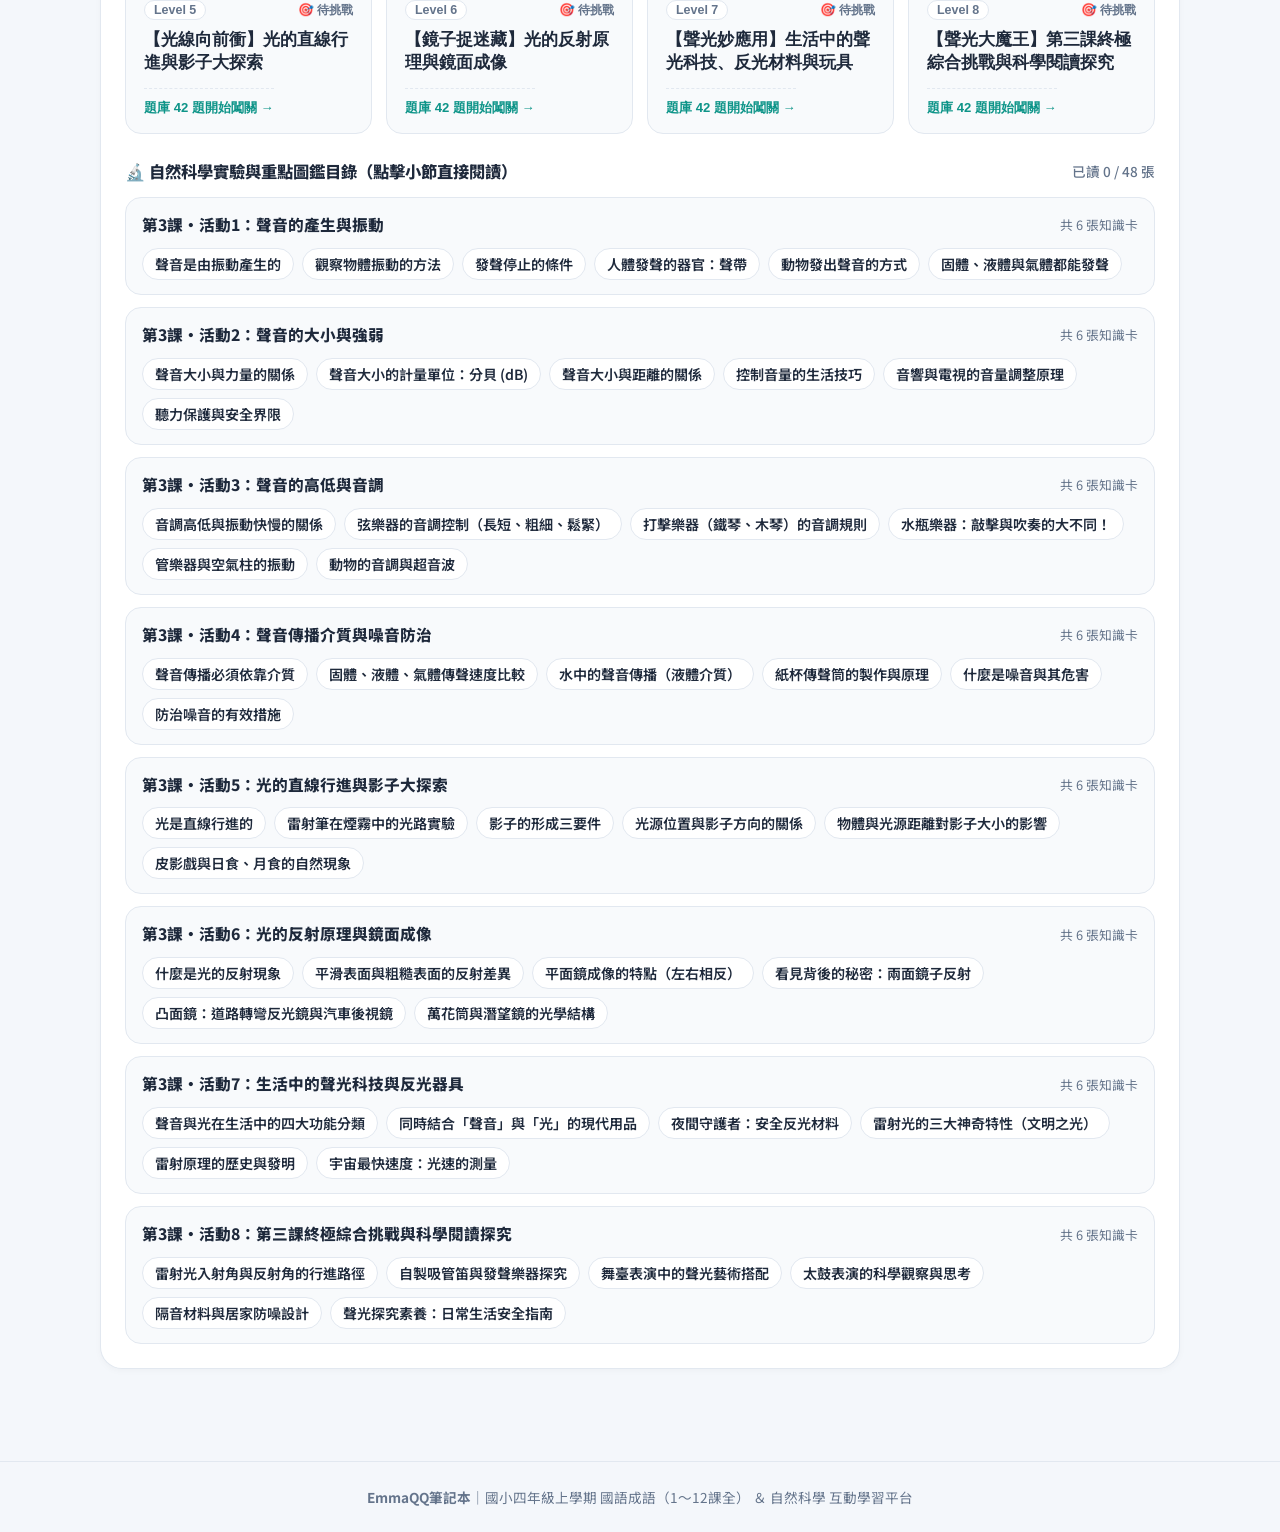
==== commit 7f382e19: "新增四上第3課「有趣的聲音與光的現象」題庫與闖關（8關共336題），將原本自然重命名為四上1~2課" ====
--- a/index.html
+++ b/index.html
@@ -20,6 +20,7 @@
   <script src="game_data.js"></script>
   <script src="game_data_7_12.js"></script>
   <script src="science_game_data.js"></script>
+  <script src="science_game_data_3.js"></script>
   <script src="assets/js/app.js"></script>
 </body>
 </html>
--- a/assets/css/style.css
+++ b/assets/css/style.css
@@ -36,6 +36,9 @@
   --sci: #0d9488;
   --sci-soft: #f0fdfa;
   --sci-border: #99f6e4;
+  --sci3: #7c3aed;
+  --sci3-soft: #f5f3ff;
+  --sci3-border: #ddd6fe;
 
   /* 狀態色 */
   --ok: #16a34a;
@@ -88,6 +91,9 @@
   --sci: #2dd4bf;
   --sci-soft: rgba(20, 184, 166, 0.15);
   --sci-border: rgba(45, 212, 191, 0.35);
+  --sci3: #a78bfa;
+  --sci3-soft: rgba(124, 58, 237, 0.16);
+  --sci3-border: rgba(167, 139, 250, 0.35);
 
   --ok: #4ade80;
   --ok-soft: rgba(34, 197, 94, 0.14);
@@ -1169,3 +1175,31 @@
 .idiom2-sec .level-foot {
   color: var(--idiom2);
 }
+
+/* 四上第3課：聲音與光現象 (紫色系) */
+.pill-btn.sci3-btn {
+  background: var(--sci3-soft);
+  color: var(--sci3);
+  border-color: var(--sci3-border);
+}
+
+.tab-btn.active[data-subj="science_3"] {
+  background: var(--sci3);
+  border-color: var(--sci3);
+  color: #ffffff;
+}
+
+.subject-section.sci3-sec {
+  border-top: 4px solid var(--sci3);
+}
+
+.sec-badge.sci3 {
+  background: var(--sci3-soft);
+  color: var(--sci3);
+  border: 1px solid var(--sci3-border);
+}
+
+.sci3-sec .level-foot {
+  color: var(--sci3);
+}
+
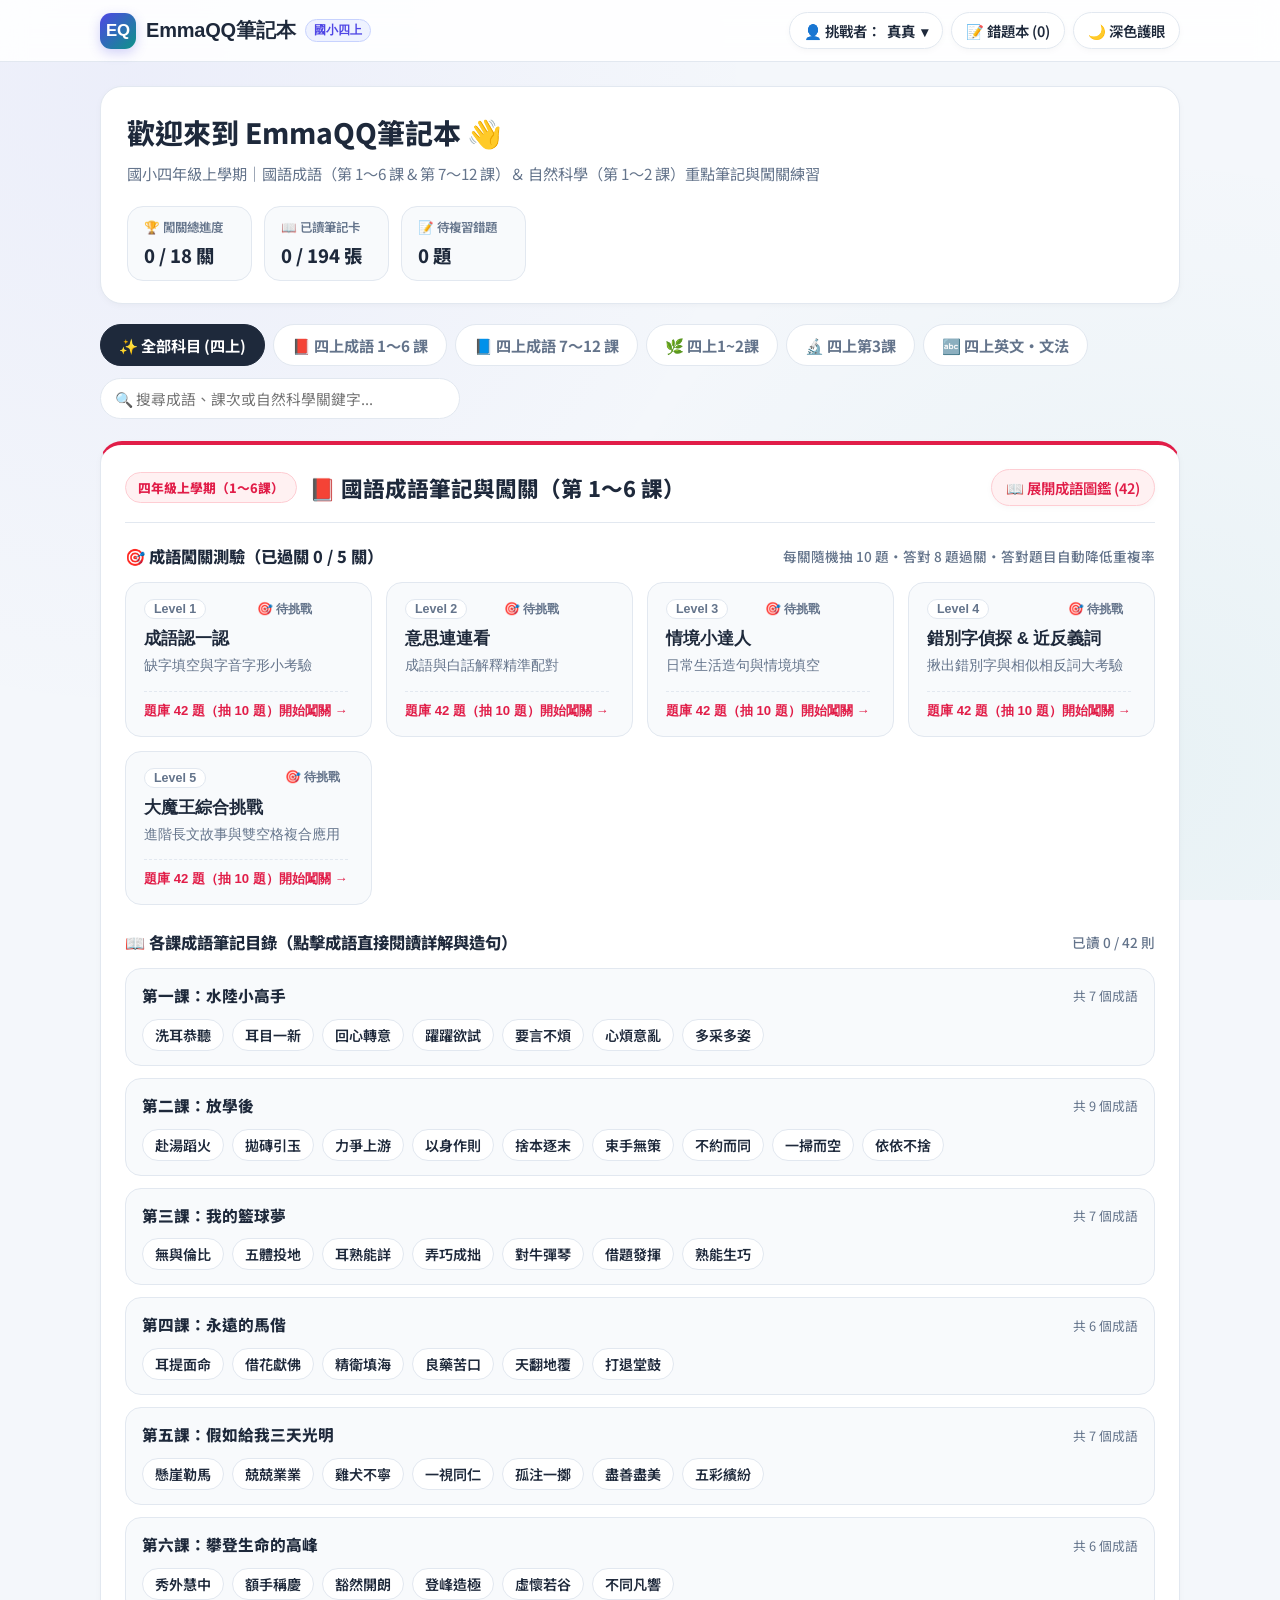
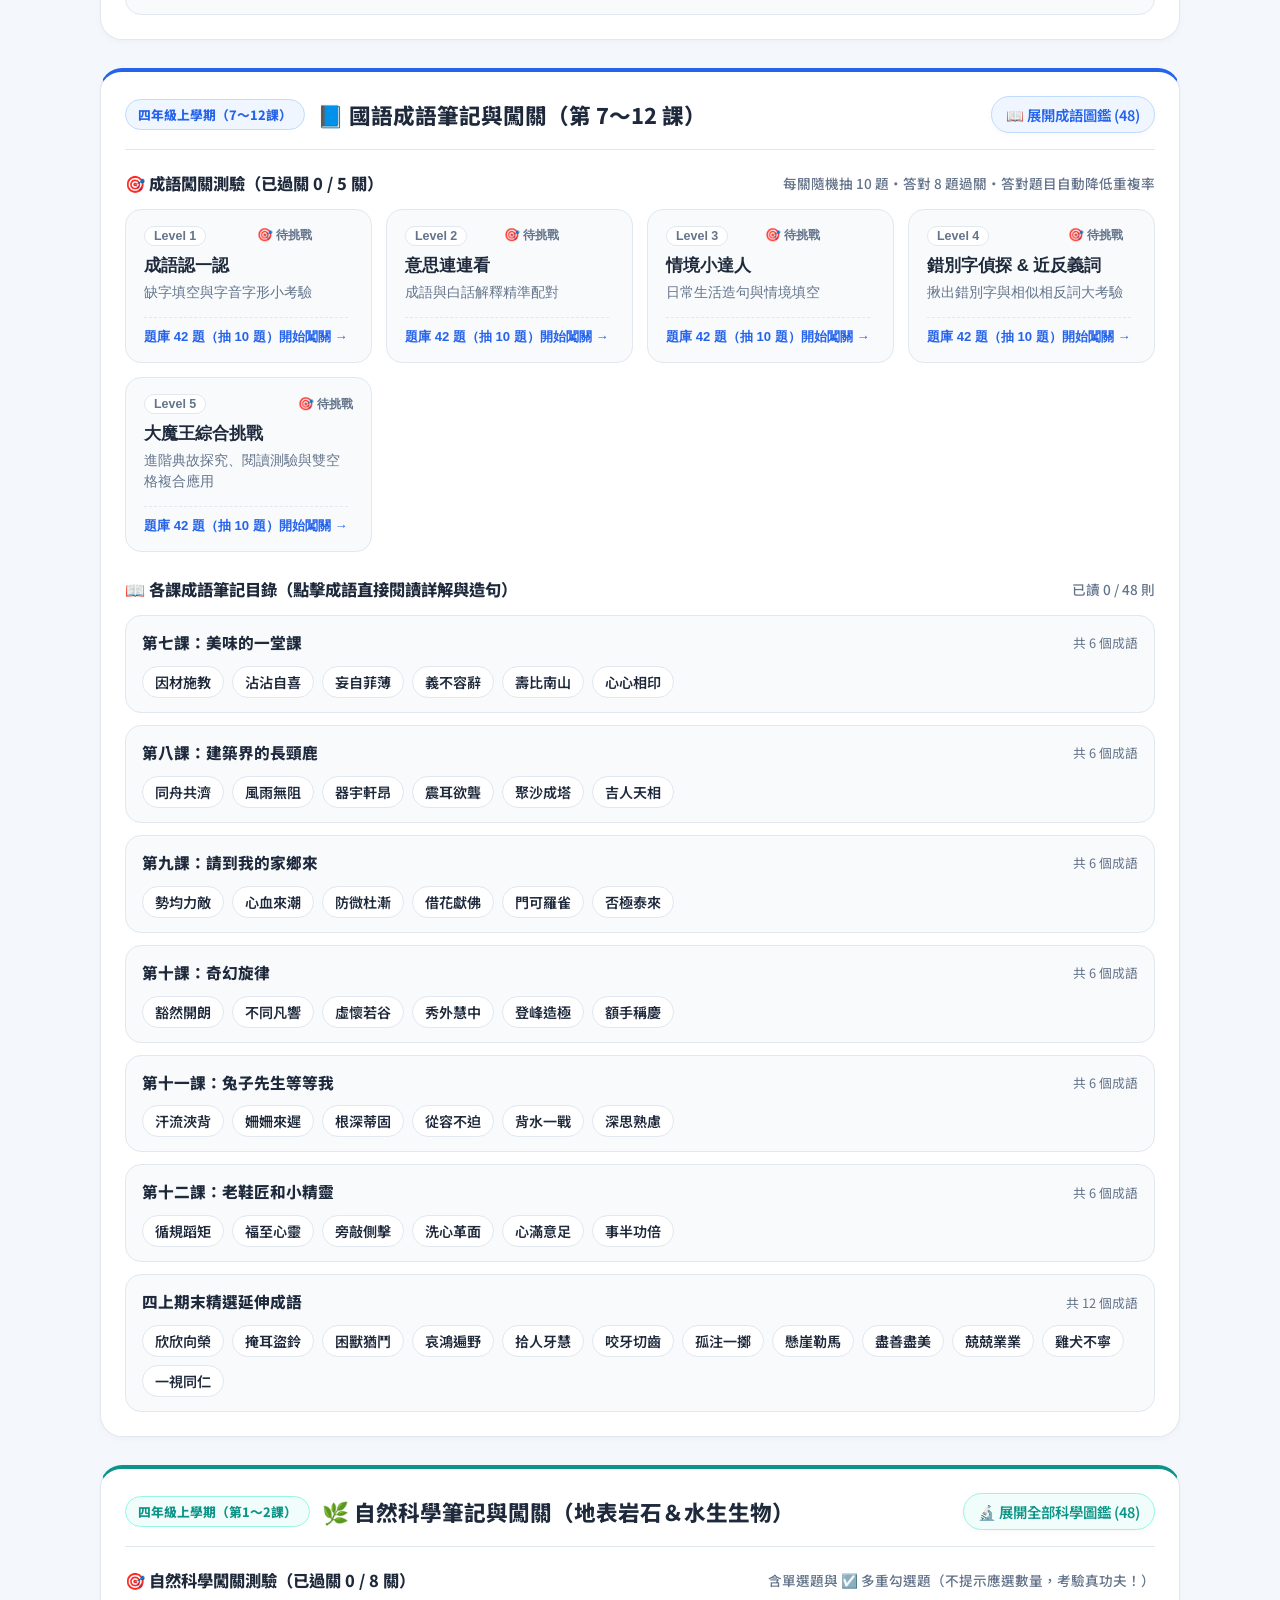
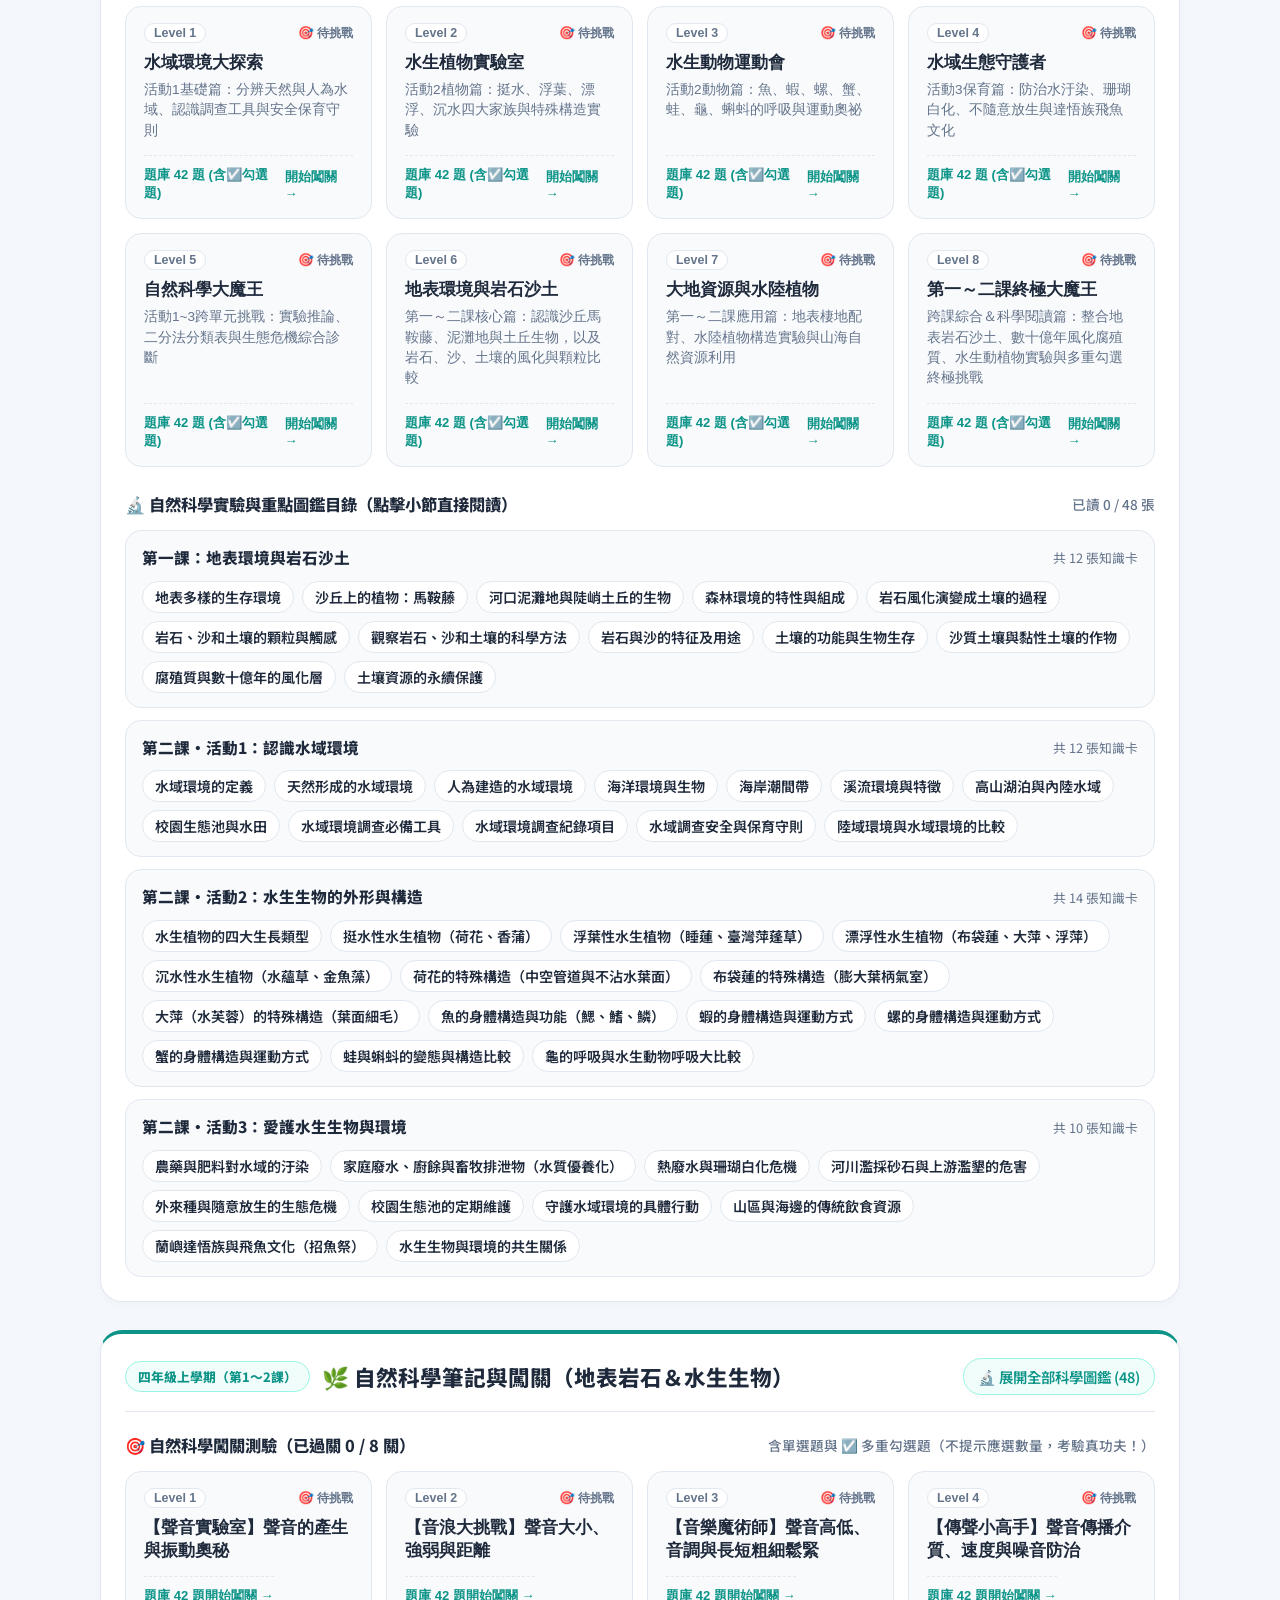
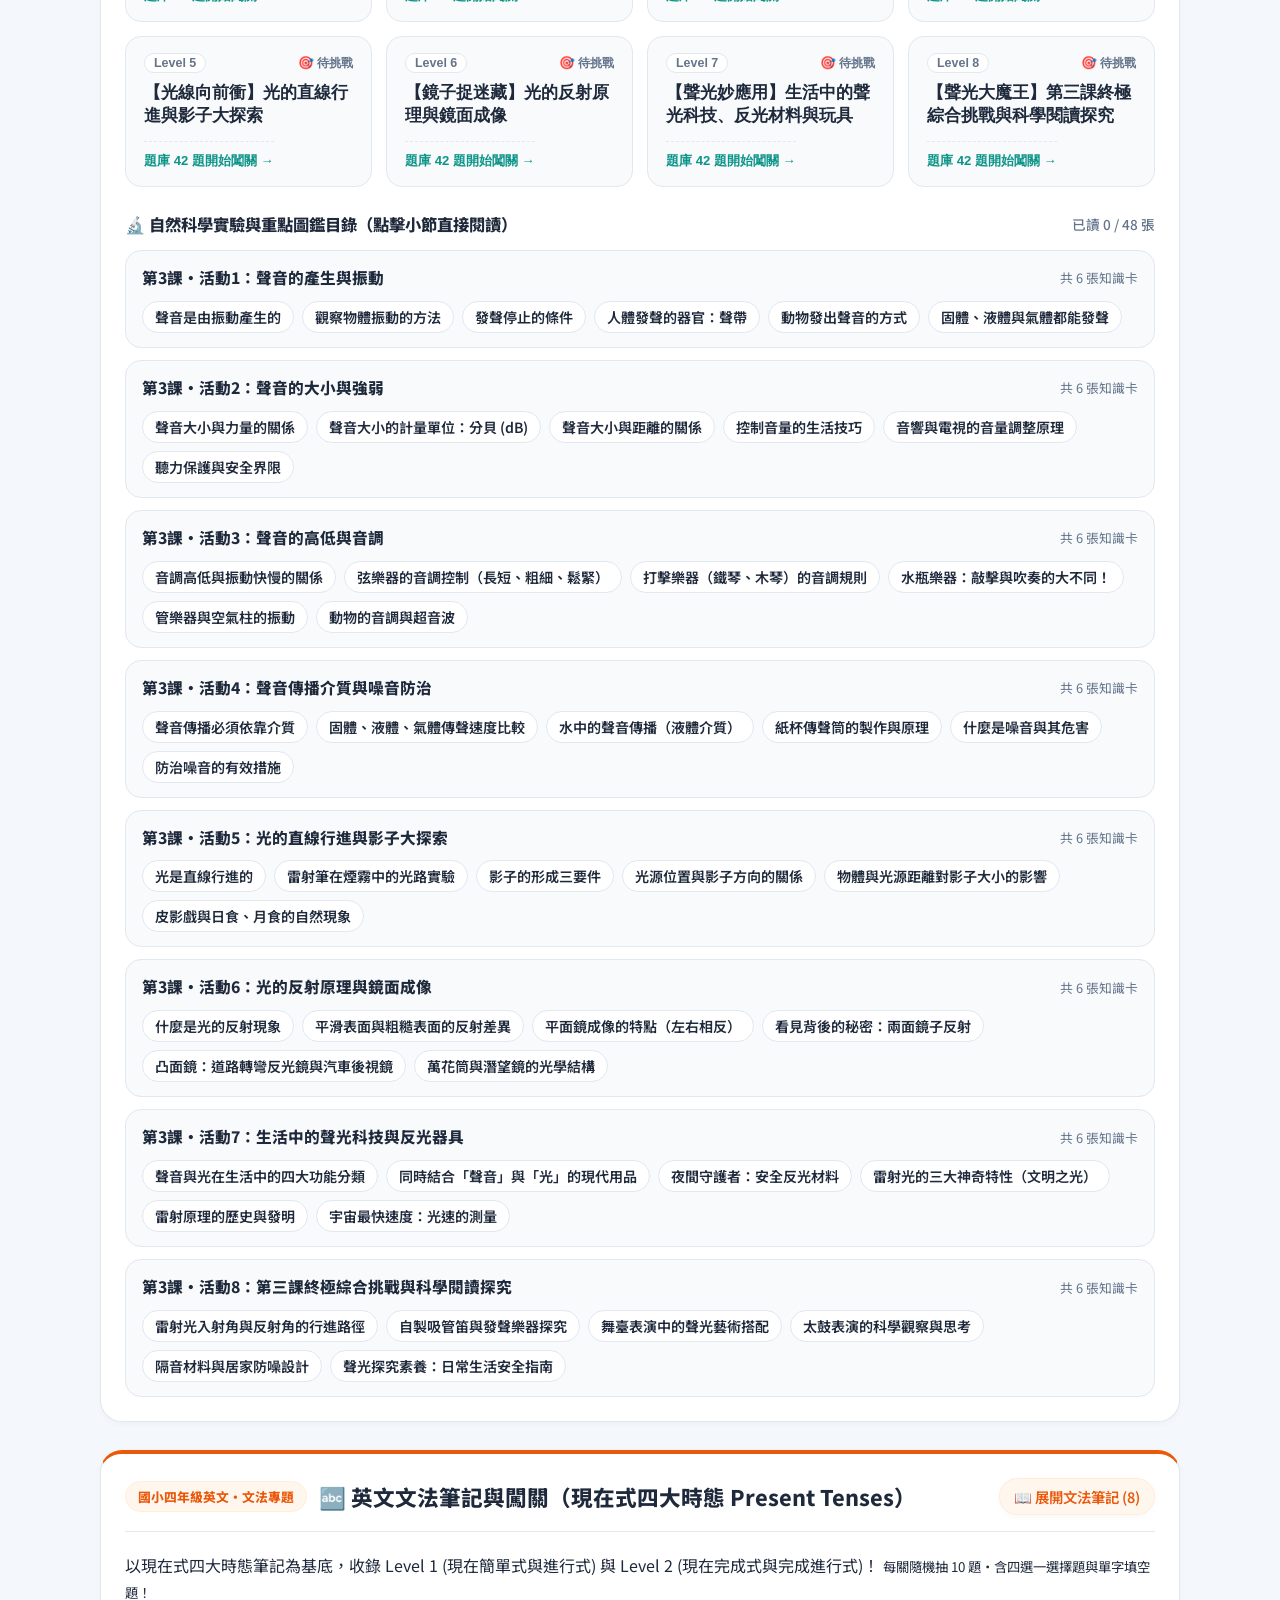
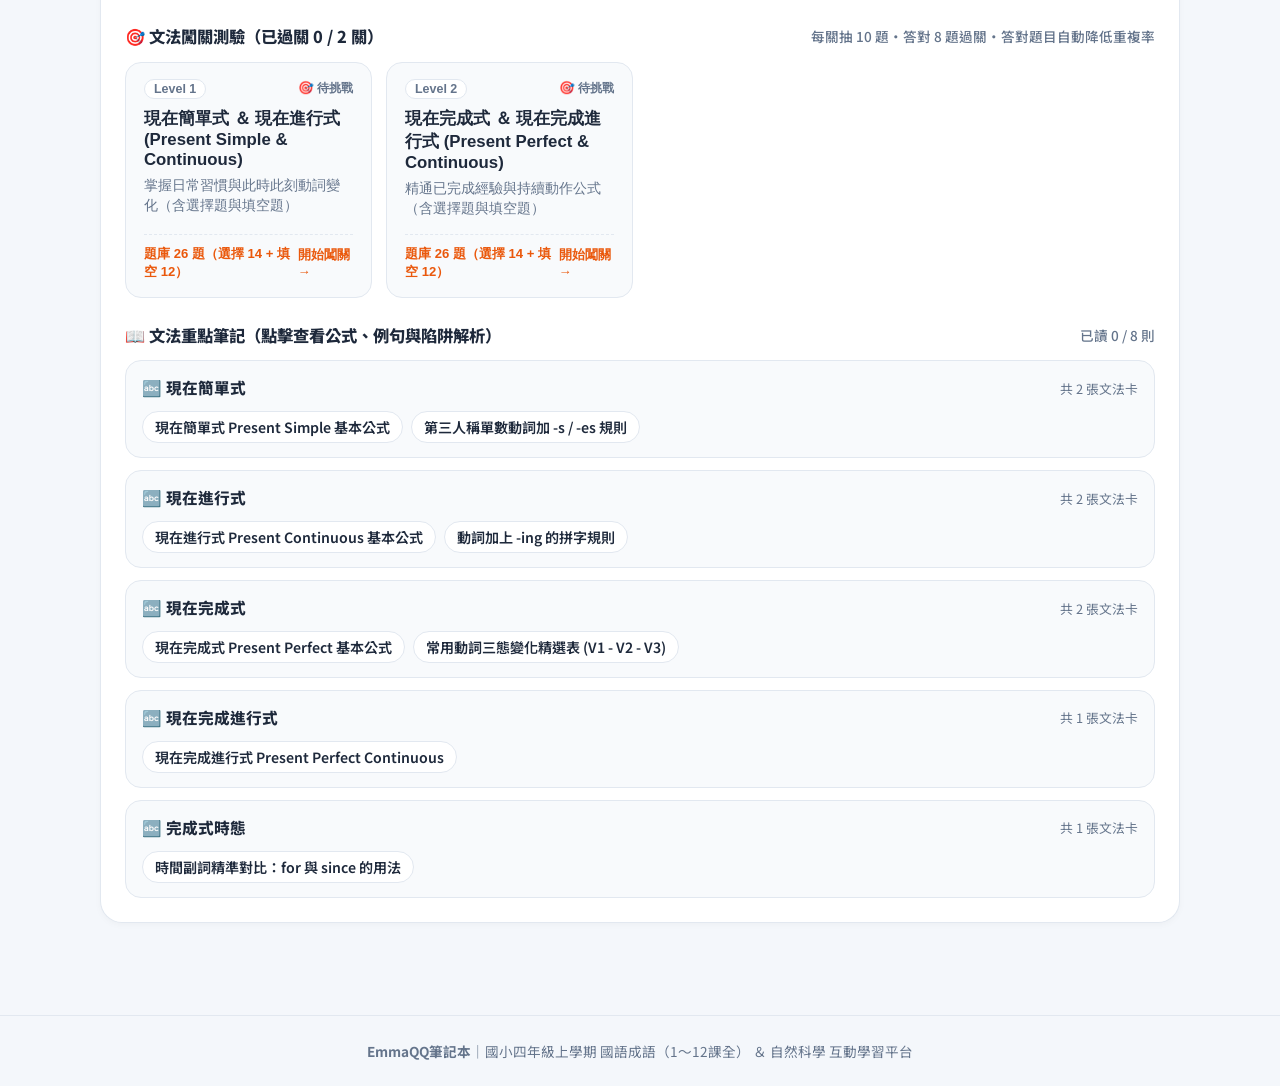
==== commit 00bf85f9: "新增四上英文單元・文法專題（現在式四大時態 Present Tenses，2關共52題含選擇與填空）" ====
--- a/index.html
+++ b/index.html
@@ -21,6 +21,7 @@
   <script src="game_data_7_12.js"></script>
   <script src="science_game_data.js"></script>
   <script src="science_game_data_3.js"></script>
+  <script src="english_game_data.js"></script>
   <script src="assets/js/app.js"></script>
 </body>
 </html>
--- a/assets/css/style.css
+++ b/assets/css/style.css
@@ -40,6 +40,11 @@
   --sci3-soft: #f5f3ff;
   --sci3-border: #ddd6fe;
 
+  /* 四上英文文法：活力暖橘色系 */
+  --eng: #ea580c;
+  --eng-soft: #fff7ed;
+  --eng-border: #ffedd5;
+
   /* 狀態色 */
   --ok: #16a34a;
   --ok-soft: #f0fdf4;
@@ -94,6 +99,10 @@
   --sci3: #a78bfa;
   --sci3-soft: rgba(124, 58, 237, 0.16);
   --sci3-border: rgba(167, 139, 250, 0.35);
+
+  --eng: #fb923c;
+  --eng-soft: rgba(234, 88, 12, 0.16);
+  --eng-border: rgba(251, 146, 60, 0.35);
 
   --ok: #4ade80;
   --ok-soft: rgba(34, 197, 94, 0.14);
@@ -1203,3 +1212,91 @@
   color: var(--sci3);
 }
 
+/* 四上英文文法：活力暖橘色系 */
+.pill-btn.eng-btn {
+  background: var(--eng-soft);
+  color: var(--eng);
+  border-color: var(--eng-border);
+}
+
+.tab-btn.active[data-subj="english"] {
+  background: var(--eng);
+  border-color: var(--eng);
+  color: #ffffff;
+}
+
+.subject-section.eng-sec {
+  border-top: 4px solid var(--eng);
+}
+
+.sec-badge.eng {
+  background: var(--eng-soft);
+  color: var(--eng);
+  border: 1px solid var(--eng-border);
+}
+
+.eng-sec .level-foot {
+  color: var(--eng);
+}
+
+/* 填空題專屬互動輸入區 */
+.fill-container {
+  margin: 1.5rem 0 1rem;
+  padding: 1.25rem;
+  background: var(--card-bg);
+  border: 2px dashed var(--eng-border);
+  border-radius: var(--radius);
+  display: flex;
+  flex-direction: column;
+  gap: 12px;
+}
+
+.fill-input-row {
+  display: flex;
+  gap: 10px;
+  align-items: center;
+  flex-wrap: wrap;
+}
+
+.fill-text-input {
+  flex: 1;
+  min-width: 220px;
+  padding: 12px 16px;
+  font-size: 1.15rem;
+  font-weight: 700;
+  font-family: inherit;
+  border: 2px solid var(--border);
+  border-radius: var(--radius-sm);
+  background: var(--bg);
+  color: var(--text);
+  outline: none;
+  transition: all 0.2s ease;
+}
+
+.fill-text-input:focus {
+  border-color: var(--eng);
+  box-shadow: 0 0 0 4px var(--eng-soft);
+}
+
+.fill-submit-btn {
+  padding: 12px 24px;
+  font-size: 1.05rem;
+  font-weight: 800;
+  background: var(--eng);
+  color: #ffffff;
+  border: none;
+  border-radius: var(--radius-sm);
+  cursor: pointer;
+  transition: all 0.2s ease;
+}
+
+.fill-submit-btn:hover {
+  filter: brightness(1.1);
+  transform: translateY(-1px);
+}
+
+.fill-submit-btn:active {
+  transform: translateY(1px);
+}
+
+
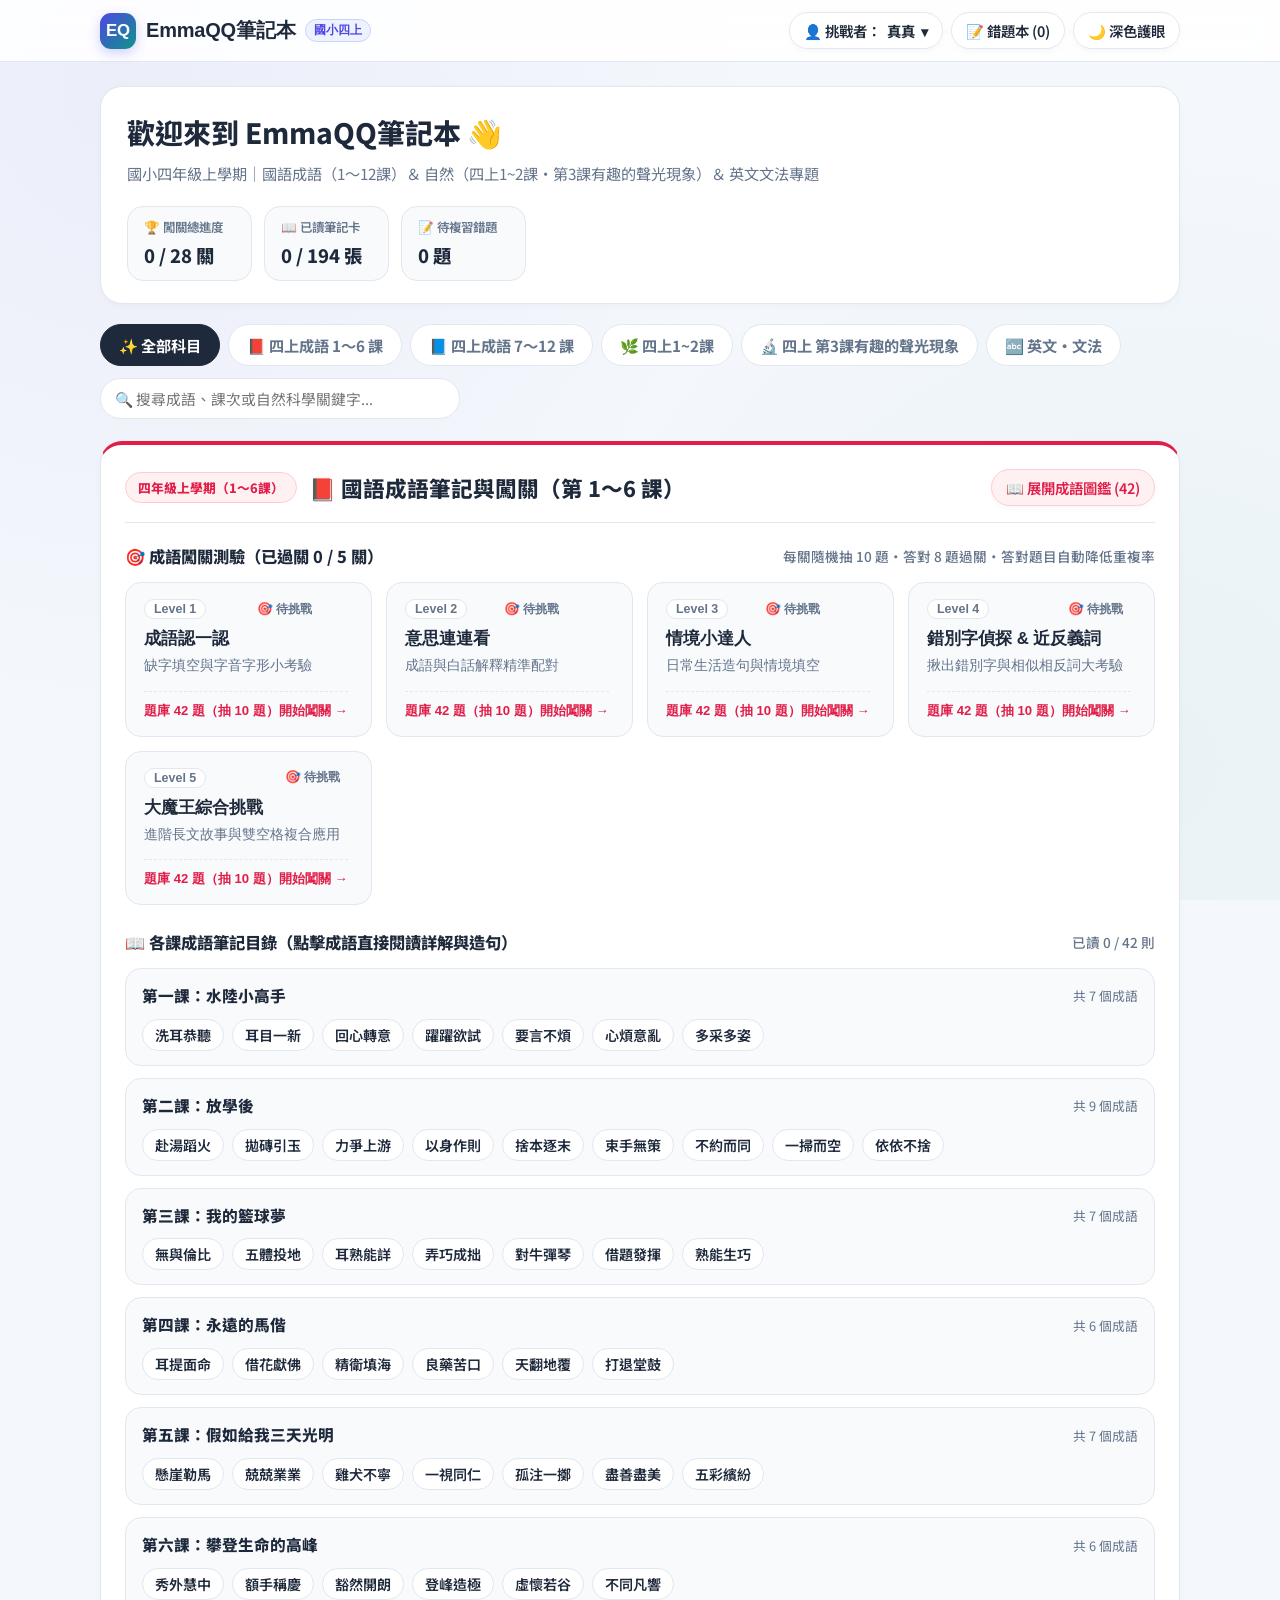
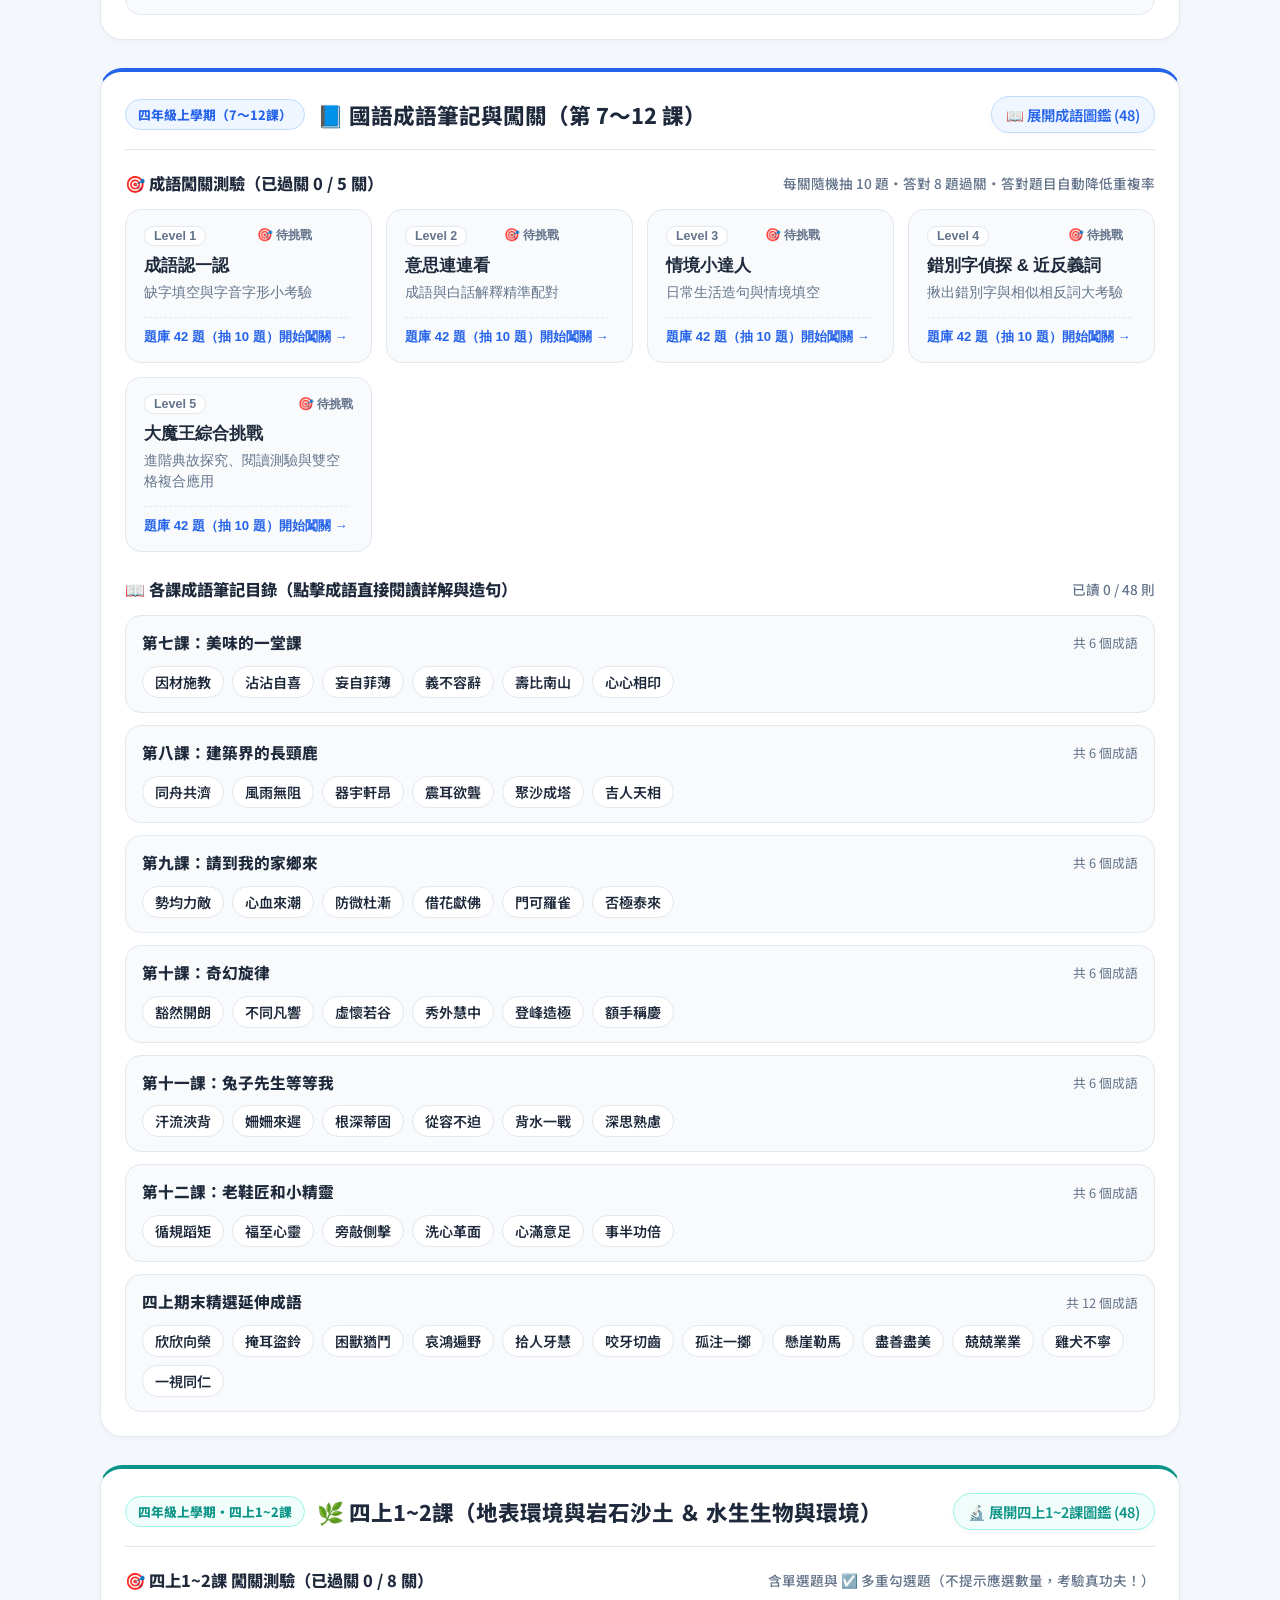
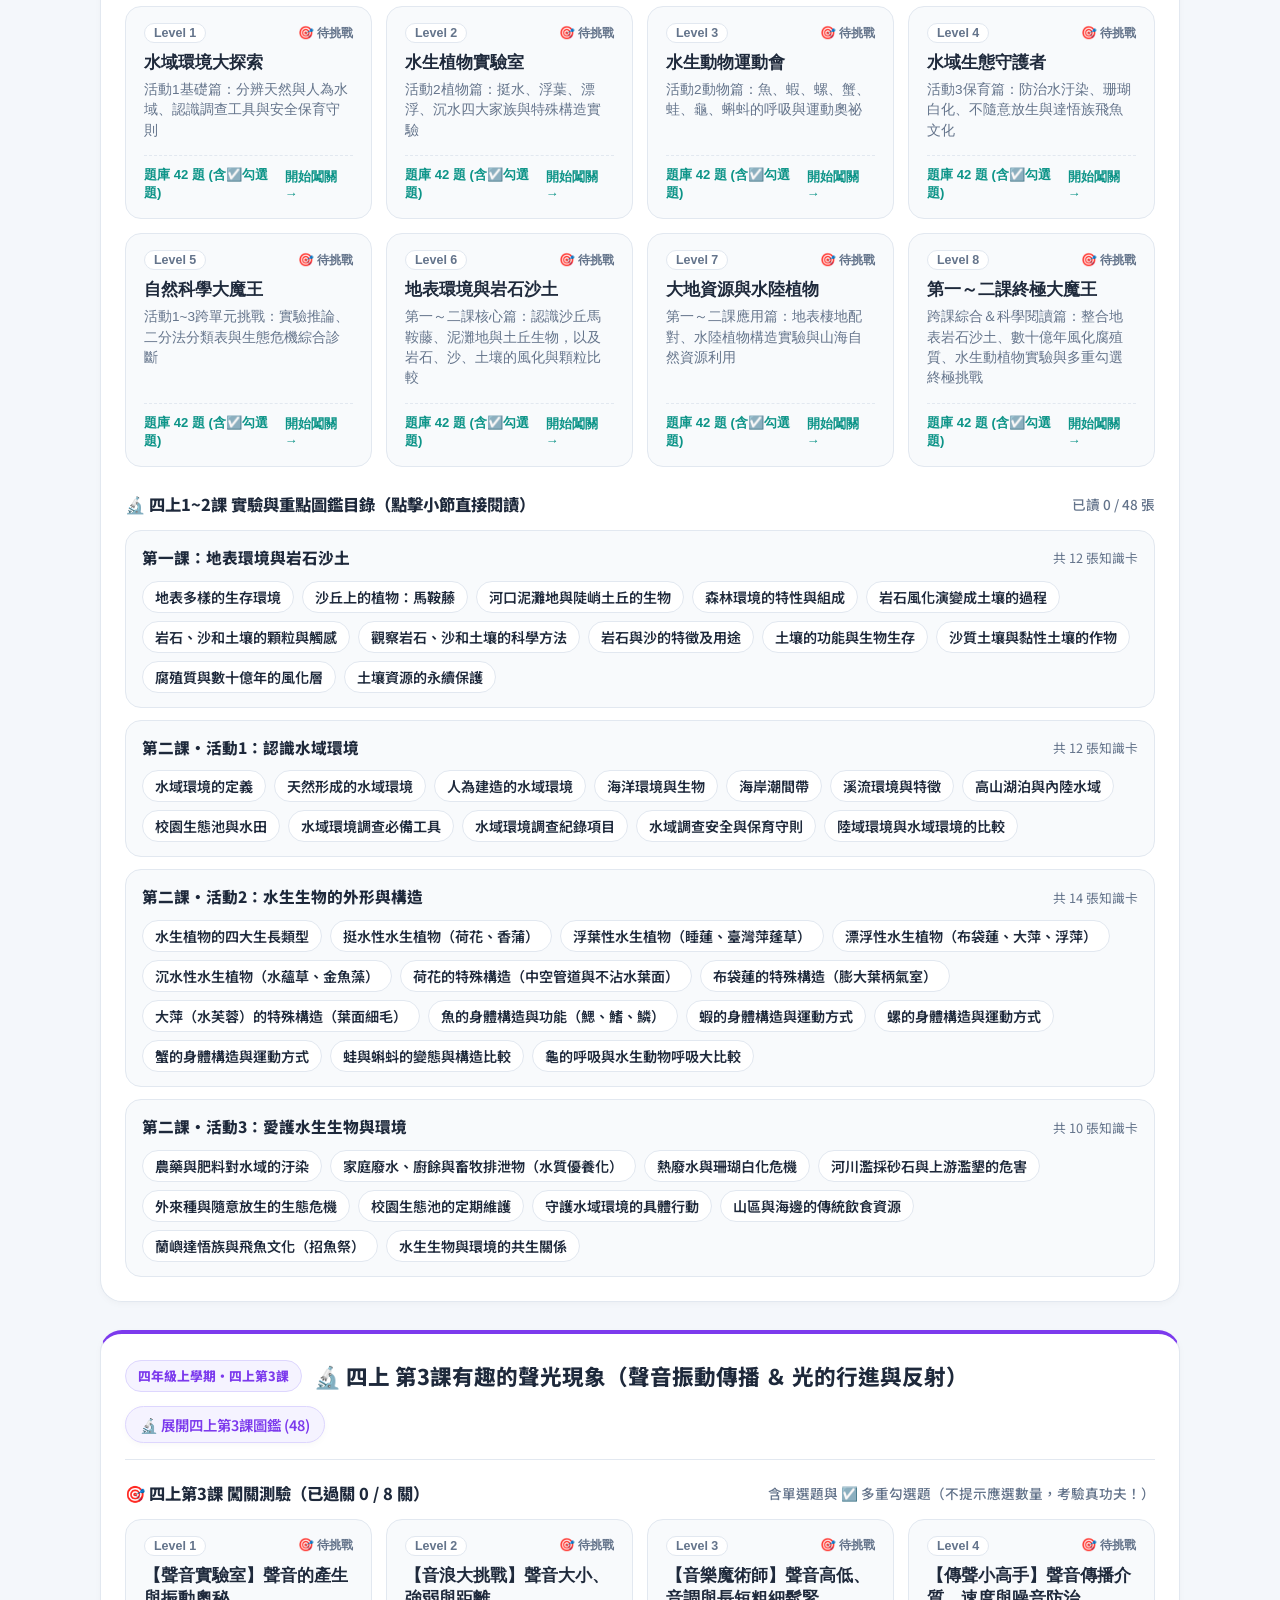
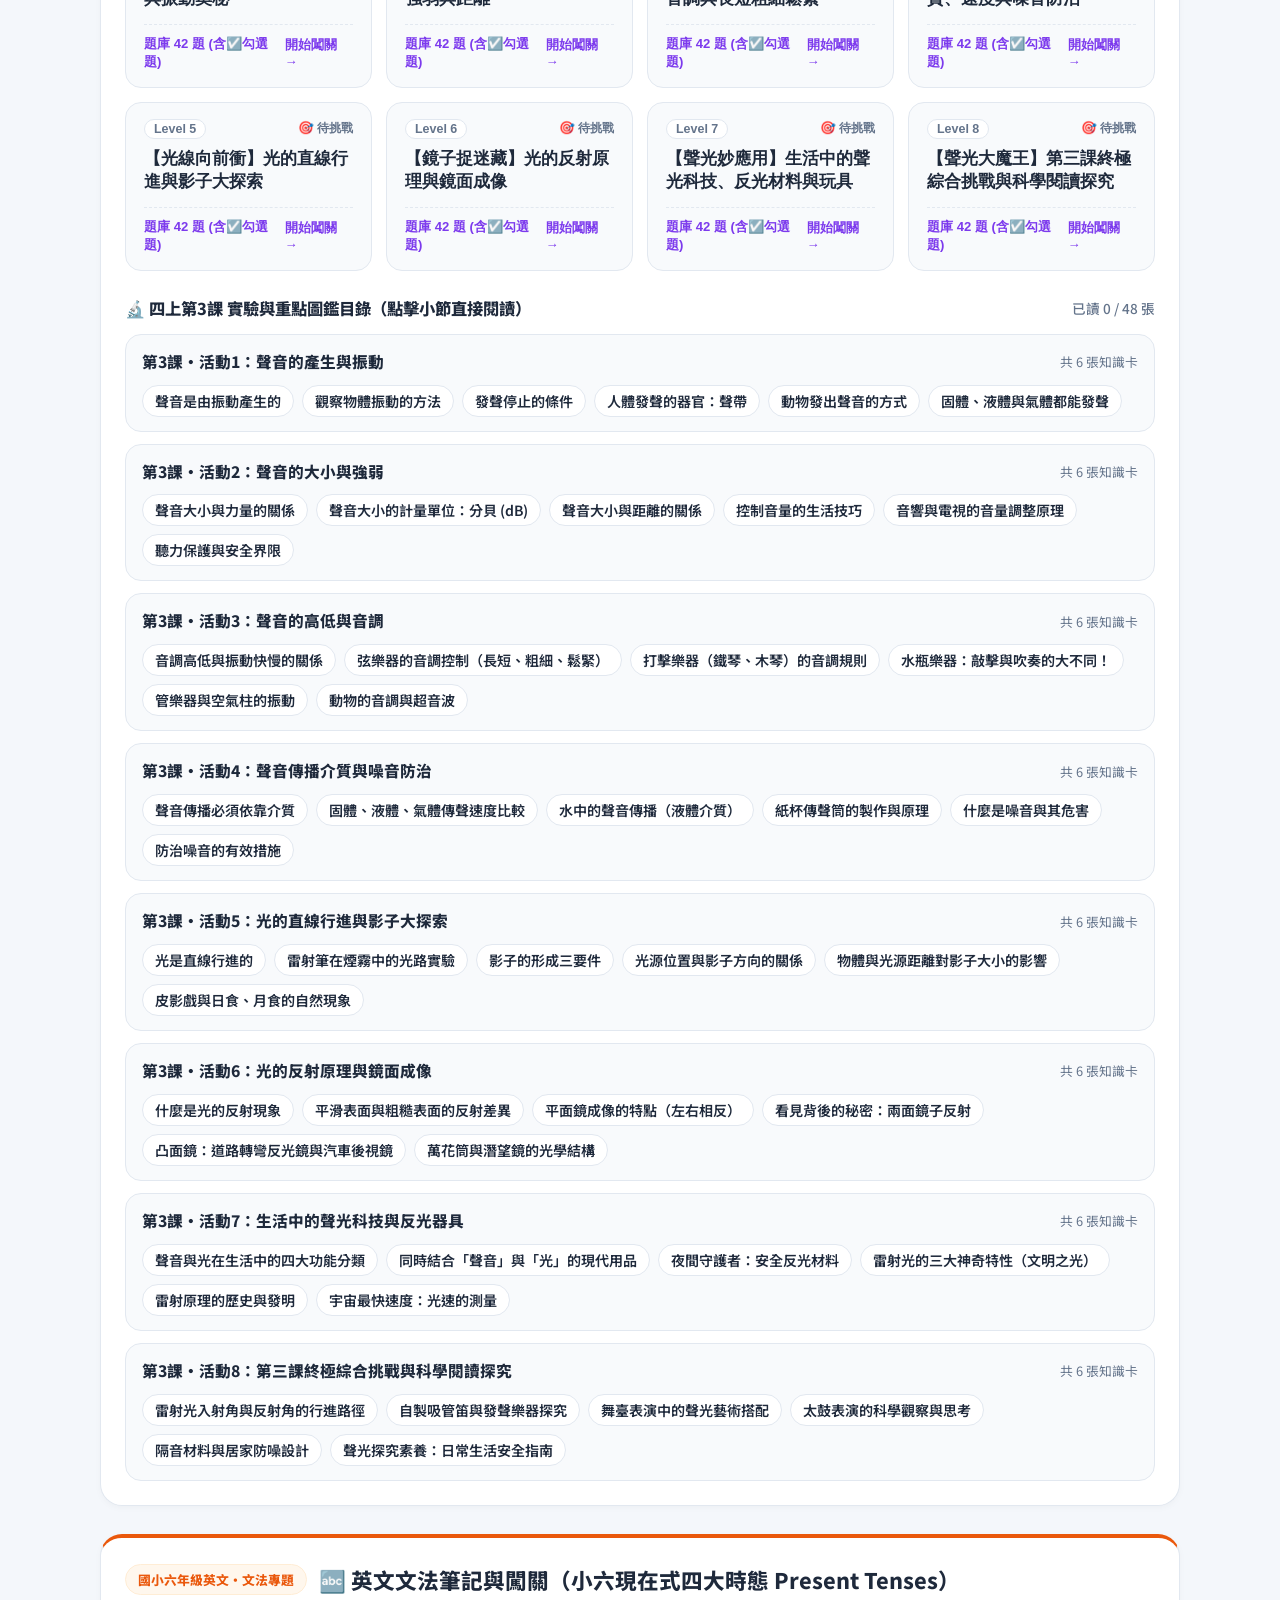
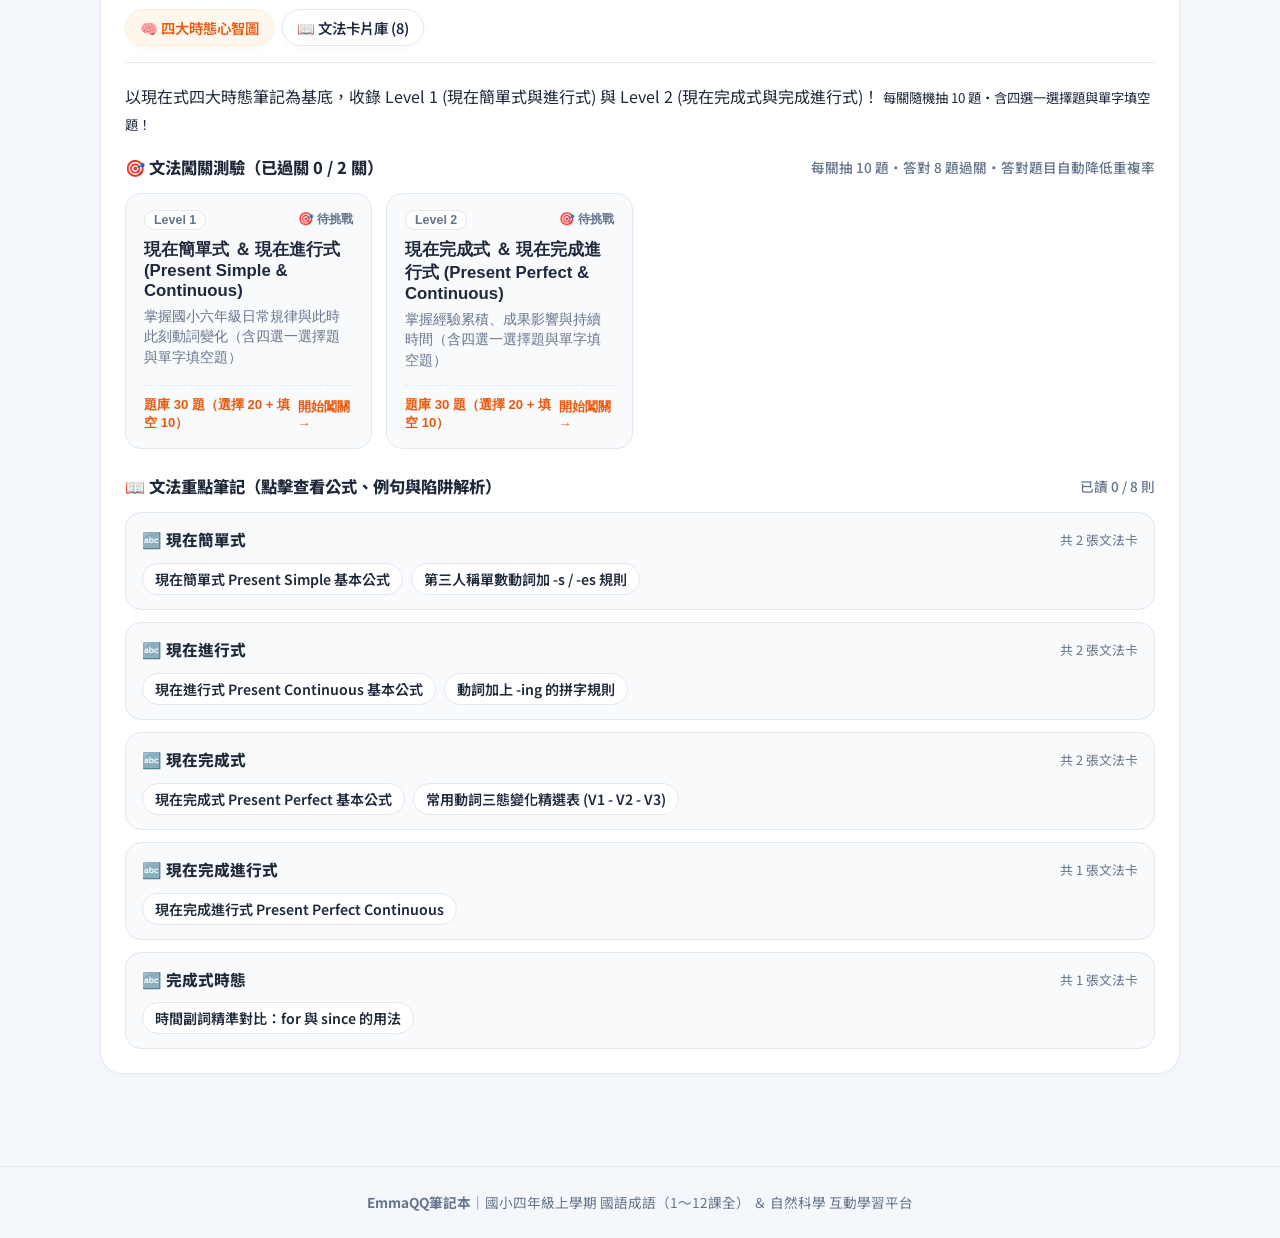
==== commit 531e5f79: "修正自然第3課與四上1~2課觀念卡錯置、勾選複選題格式、錯題本顯示與單元命名" ====
--- a/index.html
+++ b/index.html
@@ -3,8 +3,8 @@
 <head>
   <meta charset="utf-8">
   <meta name="viewport" content="width=device-width, initial-scale=1, viewport-fit=cover">
-  <title>EmmaQQ筆記本｜國小四上 國語成語＆自然科學</title>
-  <meta name="description" content="EmmaQQ筆記本：國小四年級上學期「國語成語（第1~6課、第7~12課）」與「自然科學（第1~2課）」重點圖鑑筆記、互動闖關練習與專屬錯題本。">
+  <title>EmmaQQ筆記本｜國小國語成語・自然科學・英文文法</title>
+  <meta name="description" content="EmmaQQ筆記本：國小四年級上學期「國語成語（第1~6課、第7~12課）」、「自然（四上1~2課、四上 第3課有趣的聲光現象）」與「英文文法專題」重點圖鑑筆記、互動闖關練習與專屬錯題本。">
   <link rel="preconnect" href="https://fonts.googleapis.com">
   <link rel="preconnect" href="https://fonts.gstatic.com" crossorigin>
   <link rel="stylesheet" href="https://fonts.googleapis.com/css2?family=Noto+Sans+TC:wght@400;500;600;700;800;900&display=swap">
--- a/assets/css/style.css
+++ b/assets/css/style.css
@@ -1300,3 +1300,418 @@
 }
 
 
+
+
+/* ==========================================================================
+   英文文法心智圖 (Present Tenses Mind Map) 樣式
+   ========================================================================== */
+
+.eng-mode-toggle-bar {
+  display: flex;
+  gap: 12px;
+  margin: 1.25rem 0 1.5rem;
+  background: var(--surface);
+  padding: 8px;
+  border-radius: var(--radius);
+  border: 1px solid var(--border);
+  box-shadow: 0 2px 8px rgba(0, 0, 0, 0.04);
+}
+
+.eng-mode-toggle-bar .tab-btn {
+  flex: 1;
+  text-align: center;
+  padding: 12px 18px;
+  font-size: 1.05rem;
+  font-weight: 700;
+  border-radius: var(--radius-sm);
+  border: 1px solid transparent;
+  background: transparent;
+  color: var(--text-soft);
+  cursor: pointer;
+  transition: all 0.2s ease;
+}
+
+.eng-mode-toggle-bar .tab-btn:hover {
+  background: var(--surface-hover);
+  color: var(--text);
+}
+
+.eng-mode-toggle-bar .tab-btn.active {
+  background: var(--eng);
+  color: #ffffff;
+  box-shadow: 0 4px 12px rgba(234, 88, 12, 0.25);
+}
+
+/* 核心樹根 Hub */
+.mindmap-root-card {
+  background: linear-gradient(135deg, #fff7ed 0%, #ffedd5 100%);
+  border: 2px solid #fdba74;
+  border-radius: var(--radius);
+  padding: 1.5rem;
+  margin-bottom: 1.5rem;
+  box-shadow: 0 4px 14px rgba(234, 88, 12, 0.1);
+  text-align: center;
+}
+
+[data-theme="dark"] .mindmap-root-card {
+  background: linear-gradient(135deg, #431407 0%, #291206 100%);
+  border-color: #9a3412;
+}
+
+.mindmap-root-title {
+  font-size: 1.5rem;
+  font-weight: 900;
+  color: var(--eng);
+  margin-bottom: 6px;
+}
+
+.mindmap-root-desc {
+  font-size: 0.98rem;
+  color: var(--text);
+  line-height: 1.6;
+  max-width: 800px;
+  margin: 0 auto;
+}
+
+.mindmap-quicknav {
+  display: flex;
+  flex-wrap: wrap;
+  gap: 8px;
+  justify-content: center;
+  margin-top: 1rem;
+}
+
+.mindmap-jump-pill {
+  padding: 6px 14px;
+  border-radius: 999px;
+  font-size: 0.85rem;
+  font-weight: 700;
+  border: 1px solid var(--border);
+  background: var(--surface);
+  color: var(--text);
+  cursor: pointer;
+  text-decoration: none;
+  transition: all 0.2s ease;
+}
+
+.mindmap-jump-pill:hover {
+  transform: translateY(-2px);
+  box-shadow: 0 3px 8px rgba(0, 0, 0, 0.08);
+  border-color: var(--eng);
+}
+
+/* 4大主幹分支 Card */
+.mindmap-branches {
+  display: flex;
+  flex-direction: column;
+  gap: 1.5rem;
+  margin-bottom: 2rem;
+}
+
+.mindmap-branch-card {
+  background: var(--surface);
+  border: 1px solid var(--border);
+  border-radius: var(--radius);
+  padding: 1.5rem;
+  box-shadow: 0 2px 10px rgba(0, 0, 0, 0.04);
+  position: relative;
+  border-left: 8px solid var(--eng);
+  transition: all 0.25s ease;
+}
+
+.mindmap-branch-card:hover {
+  box-shadow: 0 6px 18px rgba(0, 0, 0, 0.08);
+}
+
+.mindmap-branch-card.branch-simple {
+  border-left-color: #059669;
+}
+.mindmap-branch-card.branch-continuous {
+  border-left-color: #0284c7;
+}
+.mindmap-branch-card.branch-perfect {
+  border-left-color: #d97706;
+}
+.mindmap-branch-card.branch-perfect_cont {
+  border-left-color: #7c3aed;
+}
+
+.branch-header {
+  display: flex;
+  align-items: center;
+  justify-content: space-between;
+  flex-wrap: wrap;
+  gap: 10px;
+  margin-bottom: 1rem;
+  border-bottom: 1px dashed var(--border);
+  padding-bottom: 0.75rem;
+}
+
+.branch-title-wrap {
+  display: flex;
+  align-items: center;
+  gap: 10px;
+}
+
+.branch-num-badge {
+  display: inline-flex;
+  align-items: center;
+  justify-content: center;
+  width: 32px;
+  height: 32px;
+  border-radius: 50%;
+  color: #ffffff;
+  font-weight: 900;
+  font-size: 1.1rem;
+}
+
+.branch-simple .branch-num-badge { background: #059669; }
+.branch-continuous .branch-num-badge { background: #0284c7; }
+.branch-perfect .branch-num-badge { background: #d97706; }
+.branch-perfect_cont .branch-num-badge { background: #7c3aed; }
+
+.branch-title {
+  font-size: 1.25rem;
+  font-weight: 800;
+  margin: 0;
+  color: var(--text);
+}
+
+.branch-tagline {
+  padding: 4px 10px;
+  border-radius: 6px;
+  font-size: 0.82rem;
+  font-weight: 700;
+}
+
+.branch-simple .branch-tagline { background: #ecfdf5; color: #047857; }
+.branch-continuous .branch-tagline { background: #f0f9ff; color: #0369a1; }
+.branch-perfect .branch-tagline { background: #fffbeb; color: #b45309; }
+.branch-perfect_cont .branch-tagline { background: #f5f3ff; color: #6d28d9; }
+
+[data-theme="dark"] .branch-simple .branch-tagline { background: #064e3b; color: #a7f3d0; }
+[data-theme="dark"] .branch-continuous .branch-tagline { background: #0c4a6e; color: #bae6fd; }
+[data-theme="dark"] .branch-perfect .branch-tagline { background: #78350f; color: #fde68a; }
+[data-theme="dark"] .branch-perfect_cont .branch-tagline { background: #4c1d95; color: #ddd6fe; }
+
+/* 區塊內部內容 */
+.branch-body {
+  display: grid;
+  grid-template-columns: 1fr 1fr;
+  gap: 1.25rem;
+}
+
+@media (max-width: 860px) {
+  .branch-body {
+    grid-template-columns: 1fr;
+  }
+}
+
+.branch-box {
+  background: var(--surface-2);
+  border: 1px solid var(--border);
+  border-radius: var(--radius-sm);
+  padding: 1rem;
+}
+
+.branch-box-title {
+  font-size: 0.92rem;
+  font-weight: 800;
+  color: var(--text);
+  margin-bottom: 8px;
+  display: flex;
+  align-items: center;
+  gap: 6px;
+}
+
+.branch-formula-code {
+  background: var(--surface);
+  border: 1.5px solid var(--border-strong);
+  border-radius: 6px;
+  padding: 10px 14px;
+  font-family: inherit;
+  font-size: 0.98rem;
+  font-weight: 700;
+  color: var(--text);
+  line-height: 1.6;
+}
+
+.branch-keywords-wrap {
+  display: flex;
+  flex-wrap: wrap;
+  gap: 6px;
+  margin-top: 6px;
+}
+
+.keyword-chip {
+  background: var(--surface);
+  border: 1px solid var(--border);
+  padding: 4px 10px;
+  border-radius: 999px;
+  font-size: 0.85rem;
+  font-weight: 600;
+  color: var(--text);
+}
+
+/* 7 大主詞筆記經典例句清單 */
+.examples-grid {
+  display: flex;
+  flex-direction: column;
+  gap: 6px;
+  margin-top: 6px;
+}
+
+.example-row {
+  display: flex;
+  align-items: baseline;
+  gap: 10px;
+  padding: 6px 10px;
+  background: var(--surface);
+  border: 1px solid var(--border);
+  border-radius: 6px;
+}
+
+.example-subj-badge {
+  display: inline-block;
+  min-width: 44px;
+  text-align: center;
+  font-weight: 800;
+  font-size: 0.85rem;
+  padding: 2px 6px;
+  border-radius: 4px;
+  background: var(--surface-2);
+  color: var(--text-soft);
+  border: 1px solid var(--border);
+}
+
+.example-text {
+  font-weight: 700;
+  color: var(--text);
+  font-size: 0.95rem;
+}
+
+.example-zh {
+  font-size: 0.85rem;
+  color: var(--text-soft);
+  margin-left: auto;
+}
+
+@media (max-width: 600px) {
+  .example-row {
+    flex-direction: column;
+    gap: 4px;
+  }
+  .example-zh {
+    margin-left: 0;
+  }
+}
+
+.branch-trap-box {
+  grid-column: 1 / -1;
+  background: #fffbeb;
+  border: 1px solid #fde68a;
+  border-radius: var(--radius-sm);
+  padding: 12px 16px;
+  font-size: 0.92rem;
+  color: #92400e;
+  line-height: 1.6;
+}
+
+[data-theme="dark"] .branch-trap-box {
+  background: #451a03;
+  border-color: #78350f;
+  color: #fde68a;
+}
+
+/* 對比表格 Matrix */
+.mindmap-matrix-card {
+  background: var(--surface);
+  border: 1px solid var(--border);
+  border-radius: var(--radius);
+  padding: 1.5rem;
+  box-shadow: 0 2px 10px rgba(0, 0, 0, 0.04);
+  margin-bottom: 2rem;
+}
+
+.mindmap-matrix-table-wrap {
+  overflow-x: auto;
+  margin-top: 1rem;
+}
+
+.mindmap-matrix-table {
+  width: 100%;
+  border-collapse: collapse;
+  min-width: 700px;
+  font-size: 0.92rem;
+}
+
+.mindmap-matrix-table th {
+  background: var(--surface-2);
+  color: var(--text);
+  padding: 10px 12px;
+  font-weight: 800;
+  border: 1px solid var(--border);
+  text-align: left;
+}
+
+.mindmap-matrix-table td {
+  padding: 10px 12px;
+  border: 1px solid var(--border);
+  color: var(--text);
+  line-height: 1.5;
+}
+
+.mindmap-matrix-table tr:nth-child(even) td {
+  background: var(--surface-2);
+}
+
+/* for vs since 秘笈卡 */
+.mindmap-prep-card {
+  background: linear-gradient(135deg, #eef2ff 0%, #e0e7ff 100%);
+  border: 2px solid #a5b4fc;
+  border-radius: var(--radius);
+  padding: 1.5rem;
+  margin-bottom: 2rem;
+}
+
+[data-theme="dark"] .mindmap-prep-card {
+  background: linear-gradient(135deg, #1e1b4b 0%, #312e81 100%);
+  border-color: #4338ca;
+}
+
+.prep-grid {
+  display: grid;
+  grid-template-columns: 1fr 1fr;
+  gap: 1rem;
+  margin: 1rem 0;
+}
+
+@media (max-width: 700px) {
+  .prep-grid {
+    grid-template-columns: 1fr;
+  }
+}
+
+.prep-item {
+  background: var(--surface);
+  border: 1px solid var(--border);
+  border-radius: var(--radius-sm);
+  padding: 1rem;
+}
+
+.prep-item h4 {
+  margin: 0 0 6px;
+  font-size: 1.05rem;
+  color: var(--primary);
+}
+
+.prep-mnemonic-banner {
+  background: var(--surface);
+  border: 2px dashed var(--primary);
+  border-radius: var(--radius-sm);
+  padding: 10px 16px;
+  font-size: 1.05rem;
+  font-weight: 800;
+  text-align: center;
+  color: var(--primary);
+}
